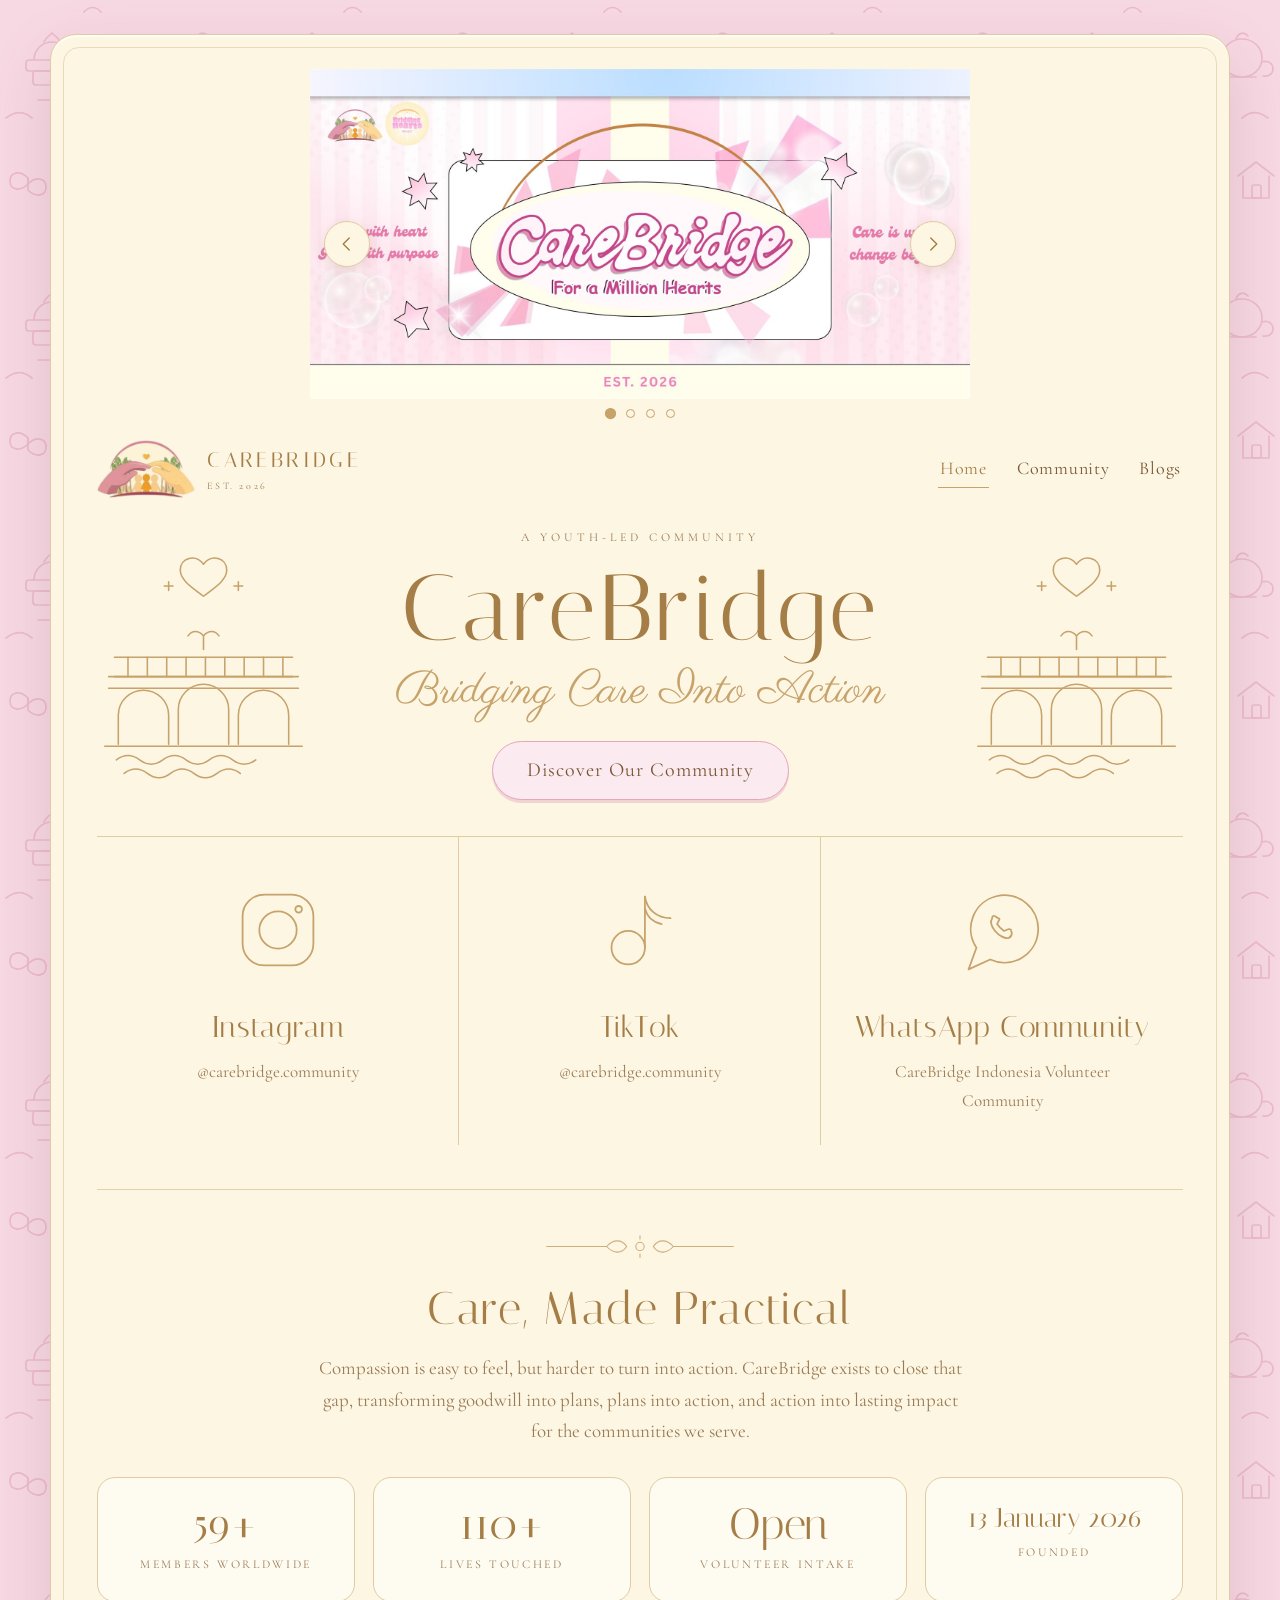
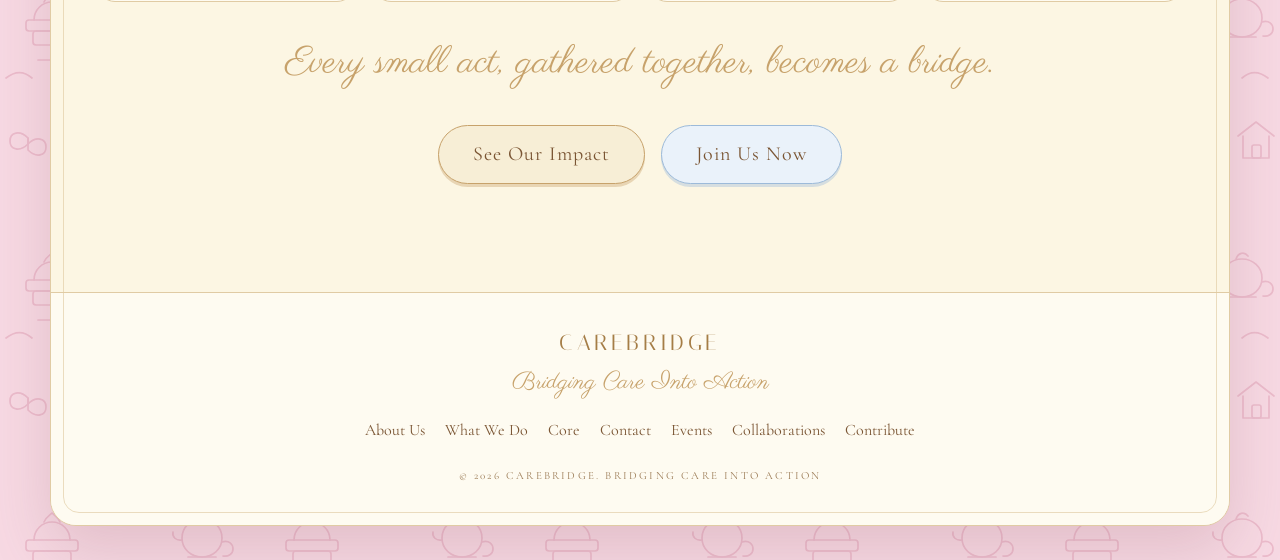
==== index.html @ 38faee7c "Move the banner above the header The banner now sits at the very top of the page, with the logo and " ====
<!DOCTYPE html>
<html lang="en">
<head>
<meta charset="utf-8">
<meta name="viewport" content="width=device-width, initial-scale=1">
<title>CareBridge — Bridging Care Into Action</title>
<meta name="description" content="CareBridge is a youth-led community bridging care into action — turning empathy into real, measurable good.">
<link rel="preconnect" href="https://fonts.googleapis.com">
<link rel="preconnect" href="https://fonts.gstatic.com" crossorigin>
<link href="https://fonts.googleapis.com/css2?family=Cormorant+Garamond:ital,wght@0,400;0,500;0,600;1,400&family=Italiana&family=Parisienne&display=swap" rel="stylesheet">
<link rel="stylesheet" href="assets/styles.css">
<link rel="icon" href="assets/favicon.png" type="image/png">
</head>
<body>

<div id="loader" aria-hidden="true">
  <div class="load-card">
    <img class="load-mark" src="assets/logo-mark.png" alt="">
    <div class="load-pill"><span class="load-spin"></span>Please Wait a Moment</div>
    <div class="load-word">CareBridge</div>
    <div class="load-script">Bridging Care Into Action</div>
    <div class="load-bar"><span></span></div>
    <div class="load-foot">Loading &middot; Est. 2026</div>
  </div>
</div>

<div class="shell">
  <div class="inner">

    <!-- ===== Banner =====
         EDIT ME: swap these three images for the CB WEBSITE BANNER artwork.
         Add or remove <figure> blocks freely; the dots follow automatically. -->
    <section class="banner" data-carousel data-autoplay="5000"
             aria-roledescription="carousel" aria-label="CareBridge highlights">

      <button class="car-btn prev" type="button" aria-label="Previous slide">
        <svg viewBox="0 0 24 24" fill="none" stroke="#A57D46" stroke-width="1.8" stroke-linecap="round" stroke-linejoin="round" aria-hidden="true"><path d="M15 4 7 12l8 8"/></svg>
      </button>

      <div class="car-track" tabindex="0" aria-live="polite">
        <figure>
          <img src="assets/banner-01.jpg" width="1800" height="900"
               alt="CareBridge — For a Million Hearts. Give with heart, grow with purpose. Care is where change begins. Est. 2026">
        </figure>
        <figure>
          <img src="assets/banner-02.jpg" width="1800" height="900" loading="lazy"
               alt="Meet the future leaders: Austin Xavier Ratiawan, Mikayla Rizka Sumantri, Aris Singh, Aurelia Dafina Cyrilla, Kayth Roselyn Wanly and Katelyn Michie Tje">
        </figure>
        <figure>
          <img src="assets/banner-03.jpg" width="1800" height="900" loading="lazy"
               alt="Learn, serve, lead — From Palembang, for Tomorrow. CareBridge volunteers holding the Bridging Hearts Project banner">
        </figure>
        <figure>
          <img src="assets/banner-04.jpg" width="1800" height="900" loading="lazy"
               alt="Too young to make a difference? Think again. Join us in bridging care into action">
        </figure>
      </div>

      <button class="car-btn next" type="button" aria-label="Next slide">
        <svg viewBox="0 0 24 24" fill="none" stroke="#A57D46" stroke-width="1.8" stroke-linecap="round" stroke-linejoin="round" aria-hidden="true"><path d="M9 4l8 8-8 8"/></svg>
      </button>

      <div class="car-dots"></div>

    </section>

    <!-- ===== Top bar ===== -->
    <header class="topbar">
      <a class="brandmark" href="index.html">
        <img class="seal" src="assets/logo-mark.png" alt="CareBridge logo">
        <span>
          <b>CareBridge</b>
          <small>Est. 2026</small>
        </span>
      </a>

      <nav class="mainnav">
        <a href="index.html" aria-current="page">Home</a>
        <a href="community.html">Community</a>
        <a href="blogs.html">Blogs</a>
      </nav>
    </header>

    <!-- ===== Hero ===== -->
    <section class="hero">
      <div class="hero-art" aria-hidden="true">
        <svg viewBox="0 0 220 250">
          <g fill="none" stroke="#C7A26B" stroke-width="1.6" stroke-linecap="round" stroke-linejoin="round">
            <path d="M110 22c-8-11-24-7-24 6 0 11 14 19 24 27 10-8 24-16 24-27 0-13-16-17-24-6z"/>
            <path d="M74 40v9M69.5 44.5h9M146 40v9M141.5 44.5h9"/>
            <path d="M18 118h184M18 138h184"/>
            <path d="M32 118v20M52 118v20M72 118v20M92 118v20M112 118v20M132 118v20M152 118v20M172 118v20M192 118v20"/>
            <path d="M12 138h196M12 150h196"/>
            <path d="M22 208v-30a26 26 0 0 1 52 0v30"/>
            <path d="M84 208v-36a26 26 0 0 1 52 0v36"/>
            <path d="M146 208v-30a26 26 0 0 1 52 0v30"/>
            <path d="M8 210h204"/>
            <path d="M20 224c8-6 16-6 24 0s16 6 24 0 16-6 24 0 16 6 24 0 16-6 24 0 16 6 24 0"/>
            <path d="M28 238c8-6 16-6 24 0s16 6 24 0 16-6 24 0 16 6 24 0 16-6 24 0"/>
            <path d="M110 96c-5-6-12-6-16 0M110 96c5-6 12-6 16 0M110 96v14"/>
          </g>
        </svg>
      </div>

      <div>
        <p class="kicker">A Youth-Led Community</p>
        <h1 class="wordmark">CareBridge</h1>
        <p class="tagline">Bridging Care Into Action</p>
        <div class="btn-row">
          <a class="btn" href="community.html">Discover Our Community</a>
        </div>
      </div>

      <div class="hero-art" aria-hidden="true">
        <svg viewBox="0 0 220 250">
          <g fill="none" stroke="#C7A26B" stroke-width="1.6" stroke-linecap="round" stroke-linejoin="round">
            <path d="M110 22c-8-11-24-7-24 6 0 11 14 19 24 27 10-8 24-16 24-27 0-13-16-17-24-6z"/>
            <path d="M74 40v9M69.5 44.5h9M146 40v9M141.5 44.5h9"/>
            <path d="M18 118h184M18 138h184"/>
            <path d="M32 118v20M52 118v20M72 118v20M92 118v20M112 118v20M132 118v20M152 118v20M172 118v20M192 118v20"/>
            <path d="M12 138h196M12 150h196"/>
            <path d="M22 208v-30a26 26 0 0 1 52 0v30"/>
            <path d="M84 208v-36a26 26 0 0 1 52 0v36"/>
            <path d="M146 208v-30a26 26 0 0 1 52 0v30"/>
            <path d="M8 210h204"/>
            <path d="M20 224c8-6 16-6 24 0s16 6 24 0 16-6 24 0 16 6 24 0 16-6 24 0 16 6 24 0"/>
            <path d="M28 238c8-6 16-6 24 0s16 6 24 0 16-6 24 0 16 6 24 0 16-6 24 0"/>
            <path d="M110 96c-5-6-12-6-16 0M110 96c5-6 12-6 16 0M110 96v14"/>
          </g>
        </svg>
      </div>
    </section>

    <!-- ===== Socials ===== -->
    <section class="trio">
      <a href="https://www.instagram.com/carebridge.community" target="_blank" rel="noopener">
        <svg viewBox="0 0 120 120" aria-hidden="true">
          <g fill="none" stroke="#C7A26B" stroke-width="1.8" stroke-linecap="round" stroke-linejoin="round">
            <rect x="24" y="24" width="72" height="72" rx="22"/>
            <circle cx="60" cy="60" r="19"/>
            <circle cx="81" cy="39" r="3.4"/>
          </g>
        </svg>
        <h3>Instagram</h3>
        <p>@carebridge.community</p>
      </a>

      <a href="https://www.tiktok.com/@carebridge.community" target="_blank" rel="noopener">
        <svg viewBox="0 0 120 120" aria-hidden="true">
          <g fill="none" stroke="#C7A26B" stroke-width="1.8" stroke-linecap="round" stroke-linejoin="round">
            <path d="M65 26v52"/>
            <path d="M65 26c2 13 12 22 26 22"/>
            <path d="M65 38c2 8 8 14 17 16"/>
            <circle cx="48" cy="78" r="17"/>
          </g>
        </svg>
        <h3>TikTok</h3>
        <p>@carebridge.community</p>
      </a>

      <a href="https://chat.whatsapp.com/IXKgOZsEdRlBUrKvpk92QL" target="_blank" rel="noopener">
        <svg viewBox="0 0 120 120" aria-hidden="true">
          <g fill="none" stroke="#C7A26B" stroke-width="1.8" stroke-linecap="round" stroke-linejoin="round">
            <path d="M26 100l8-22a34.3 34.3 0 1 1 14 12z"/>
            <path d="M50 48c-2 3-1 8 3 13s10 8 14 7c2-1 3-3 3-5l-1-3c0-1-1-1-2-1l-5 2c-3-2-5-4-7-7l2-4c1-1 0-2-1-2l-3-2c-2-1-3 0-3 2z"/>
          </g>
        </svg>
        <h3>WhatsApp Community</h3>
        <p>CareBridge Indonesia Volunteer Community</p>
      </a>
    </section>

    <hr class="rule">

    <!-- ===== Invitation ===== -->
    <section class="section-head">
      <svg class="ornament" viewBox="0 0 240 30" aria-hidden="true">
        <g fill="none" stroke="#C7A26B" stroke-width="1.3" stroke-linecap="round">
          <path d="M8 15h72M232 15h-72"/>
          <path d="M80 15c8-9 18-9 24 0-6 9-16 9-24 0z"/>
          <path d="M160 15c-8-9-18-9-24 0 6 9 16 9 24 0z"/>
          <circle cx="120" cy="15" r="5"/>
          <path d="M120 6V2M120 24v4"/>
        </g>
      </svg>
      <h2>Care, Made Practical</h2>
      <p>Compassion is easy to feel, but harder to turn into action. CareBridge exists to
         close that gap, transforming goodwill into plans, plans into action, and action
         into lasting impact for the communities we serve.</p>
    </section>

    <div class="stats">
      <div class="stat"><b data-count="80" data-suffix="+">80+</b><span>Members Worldwide</span></div>
      <div class="stat"><b data-count="150" data-suffix="+">150+</b><span>Lives Touched</span></div>
      <div class="stat"><b>Open</b><span>Volunteer Intake</span></div>
      <div class="stat"><b class="sm">13 January 2026</b><span>Founded</span></div>
    </div>

    <p class="pull">Every small act, gathered together, becomes a bridge.</p>

    <div class="btn-row">
      <a class="btn gold" href="what-we-do.html">See Our Impact</a>
      <a class="btn blue" href="events.html">Join Us Now</a>
    </div>

  </div>

  <footer class="foot">
    <div class="fmark">CAREBRIDGE</div>
    <div class="fscript">Bridging Care Into Action</div>
    <nav>
      <a href="about.html">About Us</a>
      <a href="what-we-do.html">What We Do</a>
      <a href="core.html">Core</a>
      <a href="contact.html">Contact</a>
      <a href="events.html">Events</a>
      <a href="collaborations.html">Collaborations</a>
      <a href="contribute.html">Contribute</a>
    </nav>
    <small>&copy; 2026 CareBridge. Bridging Care Into Action</small>
  </footer>
</div>

<script src="assets/count.js" defer></script>
<script src="assets/carousel.js" defer></script>

<script>
(function () {
  var el = document.getElementById('loader');
  if (!el) return;

  // Only show it on the first visit of a browsing session.
  var seen = false;
  try { seen = sessionStorage.getItem('cb-seen-loader') === '1'; } catch (e) {}
  if (seen) { if (el.parentNode) el.parentNode.removeChild(el); return; }

  var start = Date.now();

  function finish() {
    var wait = Math.max(0, 3000 - (Date.now() - start));
    setTimeout(function () {
      el.className = 'done';
      try { sessionStorage.setItem('cb-seen-loader', '1'); } catch (e) {}
      setTimeout(function () { if (el.parentNode) el.parentNode.removeChild(el); }, 700);
    }, wait);
  }

  if (document.readyState === 'complete') finish();
  else window.addEventListener('load', finish);
})();
</script>

</body>
</html>
---- assets/styles.css ----
/* ============================================================
   CareBridge — Bridging Care Into Action
   Soft vintage / storybook design system
   ============================================================ */

:root{
  --cream:      #FCF6E3;
  --cream-2:    #FEFBF1;
  --cream-3:    #F7EED6;
  --gold:       #C7A26B;
  --gold-soft:  #E0CBA4;
  --gold-deep:  #A57D46;
  --ink:        #7A5533;
  --ink-2:      #9A7A54;
  --pink:       #F6D6E0;
  --pink-2:     #FBEAF0;
  --pink-deep:  #E6A6BF;
  --blue:       #C9DAEE;
  --blue-deep:  #9CBAD9;

  --display:"Italiana", "Cormorant Garamond", Georgia, serif;
  --serif:  "Cormorant Garamond", "Iowan Old Style", Georgia, serif;
  --script: "Parisienne", "Snell Roundhand", cursive;

  --maxw: 1180px;
  --radius: 26px;
}

*{ box-sizing:border-box; }
html{ scroll-behavior:smooth; }

/* width/height attributes on <img> are presentational hints, so without
   this a sized image ignores its aspect-ratio and stays 900-odd px tall. */
img{ max-width:100%; height:auto; }

body{
  margin:0;
  min-height:100vh;
  color:var(--ink);
  font-family:var(--serif);
  font-size:19px;
  line-height:1.65;
  background-color:#F7D9E3;
  background-image:url("pattern.svg");
  background-size:260px 260px;
}

/* ---------- Loading screen ---------- */
#loader{
  position:fixed; inset:0; z-index:999;
  display:flex; align-items:center; justify-content:center;
  background-color:#F7D9E3;
  background-image:url("pattern.svg");
  background-size:260px 260px;
  /* Fallback: self-dismisses even if the script never runs. */
  animation:loaderFallback 0s linear 5.5s forwards;
}
#loader.done{
  opacity:0; visibility:hidden;
  transition:opacity .6s ease, visibility 0s .6s;
}
@keyframes loaderFallback{ to{ opacity:0; visibility:hidden; } }

.load-card{
  width:min(86vw, 420px);
  background:var(--cream);
  border:1px solid var(--gold-soft);
  border-radius:26px;
  box-shadow:0 24px 60px rgba(150,95,110,.24);
  padding:36px 30px 30px;
  text-align:center;
  position:relative;
}
.load-card::after{
  content:""; position:absolute; inset:9px;
  border:1px solid var(--gold-soft); border-radius:18px;
  opacity:.6; pointer-events:none;
}
.load-mark{ width:92px; height:auto; display:block; margin:0 auto 14px; }
.load-pill{
  display:inline-flex; align-items:center; gap:9px;
  border:1px solid var(--gold-soft); border-radius:999px;
  padding:6px 16px; margin-bottom:16px;
  font-size:11px; letter-spacing:.22em; text-transform:uppercase;
  color:var(--ink-2);
}
.load-spin{
  width:11px; height:11px; border-radius:50%; flex:none;
  border:1.5px solid var(--gold-soft); border-top-color:var(--gold-deep);
  animation:loadSpin .9s linear infinite;
}
@keyframes loadSpin{ to{ transform:rotate(360deg); } }
.load-word{
  font-family:var(--display); font-weight:400;
  font-size:clamp(36px,10vw,50px); line-height:1;
  letter-spacing:.04em; color:var(--gold-deep);
}
.load-script{
  font-family:var(--script); font-size:21px;
  color:var(--gold); margin:5px 0 22px;
}
.load-bar{
  height:9px; border-radius:999px; overflow:hidden;
  border:1px solid var(--gold-soft); background:var(--cream-2);
}
.load-bar span{
  display:block; height:100%; width:4%;
  background:linear-gradient(90deg, var(--pink-deep), var(--gold));
  animation:loadFill 2.9s ease-out forwards;
}
@keyframes loadFill{ 0%{ width:4%; } 55%{ width:70%; } 100%{ width:100%; } }
.load-foot{
  font-size:10px; letter-spacing:.26em; text-transform:uppercase;
  color:var(--ink-2); margin-top:14px;
}
@media (prefers-reduced-motion: reduce){
  .load-spin{ animation:none; }
  .load-bar span{ animation:none; width:100%; }
}

/* ---------- Page shell (the cream "screen") ---------- */
.shell{
  max-width:var(--maxw);
  margin:34px auto;
  background:var(--cream);
  border:1px solid var(--gold-soft);
  border-radius:var(--radius);
  box-shadow:0 24px 60px rgba(150,95,110,.22), 0 2px 0 rgba(255,255,255,.7) inset;
  overflow:hidden;
  position:relative;
}
.shell::after{
  content:"";
  position:absolute; inset:12px;
  border:1px solid var(--gold-soft);
  border-radius:calc(var(--radius) - 10px);
  pointer-events:none;
  opacity:.65;
}

.inner{ padding:34px 46px 56px; position:relative; z-index:1; }

/* ---------- Top bar ---------- */
.topbar{
  display:flex; align-items:center; justify-content:space-between;
  gap:20px; flex-wrap:wrap;
}
.brandmark{ display:flex; align-items:center; gap:12px; text-decoration:none; color:inherit; }
.brandmark .seal{ height:58px; width:auto; flex:none; display:block; }
.brandmark b{
  display:block;
  font-family:var(--display); font-size:21px; letter-spacing:.16em;
  text-transform:uppercase; color:var(--gold-deep); font-weight:400;
}
.brandmark small{
  display:block; font-size:10px; letter-spacing:.26em; text-transform:uppercase;
  color:var(--ink-2);
}

nav.mainnav{ display:flex; gap:26px; flex-wrap:wrap; }
nav.mainnav a{
  font-size:18px; color:var(--ink);
  text-decoration:none; letter-spacing:.04em; padding:4px 2px;
  border-bottom:1px solid transparent; transition:.2s;
}
nav.mainnav a:hover, nav.mainnav a[aria-current="page"]{
  color:var(--gold-deep); border-bottom-color:var(--gold);
}

/* ---------- Hero ---------- */
.hero{
  display:grid; grid-template-columns:1fr minmax(300px,620px) 1fr;
  align-items:center; gap:20px;
  padding:30px 0 6px; text-align:center;
}
.hero-art{ display:flex; justify-content:center; }
.hero-art svg{ width:100%; max-width:270px; height:auto; }

h1.wordmark{
  font-family:var(--display);
  font-size:clamp(52px, 8vw, 94px);
  line-height:1;
  margin:0;
  color:var(--gold-deep);
  letter-spacing:.04em;
  font-weight:400;
}
.tagline{
  font-family:var(--script);
  font-size:clamp(28px, 4.2vw, 46px);
  color:var(--gold);
  margin:8px 0 0;
  line-height:1.2;
}
.kicker{
  font-size:12px; letter-spacing:.34em; text-transform:uppercase;
  color:var(--ink-2); margin:0 0 14px;
}

/* ---------- Buttons ---------- */
.btn{
  display:inline-block;
  font-size:20px; letter-spacing:.05em;
  color:var(--ink); text-decoration:none;
  background:var(--pink-2);
  border:1px solid var(--pink-deep);
  border-radius:999px;
  padding:12px 34px;
  box-shadow:0 3px 0 rgba(230,166,191,.45);
  transition:.22s;
}
.btn:hover{ background:var(--pink); transform:translateY(-2px); box-shadow:0 6px 0 rgba(230,166,191,.4); }
.btn.gold{ background:var(--cream-3); border-color:var(--gold); box-shadow:0 3px 0 rgba(199,162,107,.4); }
.btn.gold:hover{ background:var(--gold-soft); }
.btn.blue{ background:#EAF2FA; border-color:var(--blue-deep); box-shadow:0 3px 0 rgba(156,186,217,.4); }
.btn.blue:hover{ background:var(--blue); }
.btn-row{ display:flex; gap:16px; flex-wrap:wrap; justify-content:center; margin-top:22px; }

/* ---------- Rules & section heads ---------- */
.rule{ border:0; height:1px; background:var(--gold-soft); margin:44px 0; opacity:.9; }
.ornament{ display:block; margin:0 auto; width:200px; height:auto; opacity:.85; }
.section-head{ text-align:center; margin:0 0 8px; }
.section-head h2{
  font-family:var(--display); font-weight:400;
  font-size:clamp(30px,4vw,46px); color:var(--gold-deep);
  margin:12px 0 6px; letter-spacing:.03em;
}
.section-head p{ margin:0 auto; max-width:660px; color:var(--ink-2); }

/* ---------- Trio (home 3 columns) ---------- */
.trio{
  display:grid; grid-template-columns:repeat(3,1fr);
  border-top:1px solid var(--gold-soft);
  margin-top:30px;
}
.trio > a{
  text-decoration:none; color:inherit;
  padding:34px 26px 30px; text-align:center;
  border-right:1px solid var(--gold-soft);
  transition:.25s; display:flex; flex-direction:column; align-items:center; gap:6px;
}
.trio > a:last-child{ border-right:0; }
.trio > a:hover{ background:var(--cream-2); }
.trio svg{ width:118px; height:118px; }
.trio h3{
  font-family:var(--display); font-weight:400; font-size:30px;
  color:var(--gold-deep); margin:8px 0 0; letter-spacing:.02em;
}
.trio p{ margin:0; font-size:17px; color:var(--ink-2); max-width:270px; }

/* ---------- Card grid ---------- */
.grid{
  display:grid; gap:22px;
  grid-template-columns:repeat(auto-fit, minmax(268px,1fr));
  margin-top:30px;
}
.card{
  background:var(--cream-2);
  border:1px solid var(--gold-soft);
  border-radius:20px;
  padding:28px 26px;
  text-decoration:none; color:inherit;
  display:flex; flex-direction:column; gap:8px;
  transition:.25s;
}
a.card:hover{ transform:translateY(-4px); box-shadow:0 14px 28px rgba(160,120,90,.16); border-color:var(--gold); }
.card .num{ font-size:12px; letter-spacing:.3em; text-transform:uppercase; color:var(--gold); }
.card h3{
  font-family:var(--display); font-weight:400; font-size:28px;
  margin:0; color:var(--gold-deep); letter-spacing:.02em;
}
.card p{ margin:0; font-size:17px; color:var(--ink-2); }
.card .go{
  margin-top:auto; padding-top:14px;
  font-size:14px; letter-spacing:.18em;
  text-transform:uppercase; color:var(--pink-deep);
}
.card svg{ width:72px; height:72px; }

/* ---------- Prose ---------- */
.prose{ max-width:760px; margin:0 auto; }
.prose h3{
  font-family:var(--display); font-weight:400; font-size:30px;
  color:var(--gold-deep); margin:36px 0 8px; letter-spacing:.02em;
}
.prose p{ margin:0 0 16px; }
.prose ul{ padding-left:22px; margin:0 0 18px; }
.prose li{ margin:0 0 8px; }
.pull{
  font-family:var(--script); font-size:clamp(26px,3.4vw,38px);
  color:var(--gold); text-align:center; line-height:1.35;
  margin:36px auto; max-width:720px;
}

/* ---------- Stats ---------- */
.stats{
  display:grid; grid-template-columns:repeat(auto-fit,minmax(180px,1fr));
  gap:18px; margin:30px 0 10px;
}
.stat{
  text-align:center; padding:24px 14px;
  border:1px solid var(--gold-soft); border-radius:18px; background:var(--cream-2);
}
.stat b{
  display:block; font-family:var(--display); font-weight:400;
  font-size:44px; color:var(--gold-deep); line-height:1;
  font-variant-numeric:tabular-nums;
}
.stat b.sm{ font-size:27px; line-height:1.2; }
.stat span{ font-size:12px; letter-spacing:.22em; text-transform:uppercase; color:var(--ink-2); }

/* ---------- People ---------- */
.people{ display:grid; grid-template-columns:repeat(auto-fit,minmax(230px,1fr)); gap:22px; margin-top:30px; }
.person{
  text-align:center; background:var(--cream-2);
  border:1px solid var(--gold-soft); border-radius:20px; padding:30px 20px;
}
.avatar{
  width:104px; height:104px; margin:0 auto 14px; border-radius:50%;
  background:var(--pink-2); border:1px solid var(--pink-deep);
  display:flex; align-items:center; justify-content:center;
  font-family:var(--display); font-size:36px; color:var(--gold-deep);
  overflow:hidden;
}
.avatar img{ width:100%; height:100%; object-fit:cover; display:block; }
a.avatar{ text-decoration:none; transition:.22s; }
a.avatar:hover, a.avatar:focus-visible{
  transform:scale(1.06);
  box-shadow:0 8px 20px rgba(160,120,90,.28);
}
a.avatar:focus-visible{ outline:2px solid var(--gold); outline-offset:3px; }
.person.blue .avatar{ background:#EAF2FA; border-color:var(--blue-deep); }
.person h3{ font-family:var(--display); font-weight:400; font-size:26px; margin:0; color:var(--gold-deep); }
.person .role{ font-size:12px; letter-spacing:.24em; text-transform:uppercase; color:var(--ink-2); margin:4px 0 10px; }
.person p{ margin:0; font-size:16px; color:var(--ink-2); }

/* ---------- Archive carousel (BHP gallery) ---------- */
.carousel{ position:relative; margin-top:30px; }
.car-track{
  position:relative;
  display:flex; gap:22px;
  overflow-x:auto; overscroll-behavior-x:contain;
  scroll-snap-type:x mandatory; scroll-behavior:smooth;
  -webkit-overflow-scrolling:touch;
  scrollbar-width:none;
}
.car-track::-webkit-scrollbar{ display:none; }
.car-track:focus-visible{ outline:2px solid var(--gold); outline-offset:6px; border-radius:22px; }
.slide{ flex:0 0 100%; scroll-snap-align:center; }

.car-btn{
  position:absolute; top:34%; transform:translateY(-50%);
  width:46px; height:46px; border-radius:50%; padding:0;
  background:var(--cream); border:1px solid var(--gold-soft);
  cursor:pointer; z-index:2;
  display:flex; align-items:center; justify-content:center;
  box-shadow:0 4px 14px rgba(160,120,90,.2);
  transition:.2s;
}
.car-btn svg{ width:18px; height:18px; }
.car-btn:hover{ background:var(--pink-2); border-color:var(--pink-deep); }
.car-btn:disabled{ opacity:.3; cursor:default; box-shadow:none; }
.car-btn.prev{ left:-16px; }
.car-btn.next{ right:-16px; }

.car-dots{ display:flex; gap:11px; justify-content:center; margin-top:20px; }
.car-dots button{
  width:9px; height:9px; padding:0; border-radius:50%;
  border:1px solid var(--gold); background:transparent;
  cursor:pointer; transition:.2s;
}
.car-dots button[aria-selected="true"]{ background:var(--gold); transform:scale(1.25); }

.arch{
  background:var(--cream-2);
  border:1px solid var(--gold-soft);
  border-radius:20px; overflow:hidden;
  display:flex; flex-direction:column;
}
.arch img{
  width:100%; aspect-ratio:16/10; object-fit:cover; display:block;
  border-bottom:1px solid var(--gold-soft);
}
.arch-body{ padding:22px 24px 26px; display:flex; flex-direction:column; gap:8px; }
.arch h3{
  font-family:var(--display); font-weight:400; font-size:25px;
  margin:0; color:var(--gold-deep); letter-spacing:.02em;
}
.arch p{ margin:0; font-size:16px; color:var(--ink-2); }

/* ---------- Events ---------- */
.event{
  display:flex; flex-direction:column; align-items:flex-start; gap:11px;
  border:1px solid var(--gold-soft); border-radius:20px;
  background:var(--cream-2); padding:26px 28px; margin-bottom:18px;
}
.event h3{
  font-family:var(--display); font-weight:400; font-size:28px;
  margin:0; color:var(--gold-deep); letter-spacing:.02em; line-height:1.15;
}
.event .tag{ margin-bottom:0; }
.event p{ margin:0; color:var(--ink-2); font-size:17px; }
.tag{
  display:inline-block; font-size:11px;
  letter-spacing:.2em; text-transform:uppercase;
  border:1px solid var(--gold-soft); border-radius:999px;
  padding:3px 12px; color:var(--ink-2); margin-bottom:8px;
}

/* ---------- Home hero banner ---------- */
.banner{ position:relative; margin:0 auto 22px; max-width:660px; }
.banner .car-track{
  display:flex; gap:0; overflow-x:auto;
  scroll-snap-type:x mandatory; scroll-behavior:smooth;
  -webkit-overflow-scrolling:touch; overscroll-behavior-x:contain;
  scrollbar-width:none;
  border:0; border-radius:0;
}
.banner .car-track::-webkit-scrollbar{ display:none; }
.banner .car-track:focus-visible{ outline:2px solid var(--gold); outline-offset:4px; }
.banner figure{ flex:0 0 100%; scroll-snap-align:center; margin:0; }
.banner img{
  width:100%; height:auto; aspect-ratio:2/1; object-fit:cover; display:block;
}
.banner .car-btn{ top:50%; }
.banner .car-btn.prev{ left:14px; }
.banner .car-btn.next{ right:14px; }
.banner .car-dots{ margin-top:10px; }

/* ---------- UN SDG blocks ---------- */
.sdg{
  display:grid; gap:22px;
  grid-template-columns:repeat(auto-fit, minmax(290px,1fr));
  margin-top:28px;
}
.sdg-item{
  background:var(--cream-2); border:1px solid var(--gold-soft);
  border-radius:20px; padding:24px 22px;
  display:flex; flex-direction:column; gap:12px;
}
.sdg-item h4{
  font-family:var(--display); font-weight:400; font-size:27px;
  color:var(--gold-deep); margin:0; letter-spacing:.02em; line-height:1.2;
}
.video-slot{
  aspect-ratio:16/9; margin-top:2px;
  border:1px dashed var(--gold-soft); border-radius:14px;
  background:var(--cream);
  display:flex; flex-direction:column; align-items:center; justify-content:center; gap:11px;
}
.video-slot svg{ width:46px; height:46px; }
.video-slot span{
  font-size:11px; letter-spacing:.22em; text-transform:uppercase; color:var(--ink-2);
}

/* ---------- Blog index (newspaper listing) ---------- */
.post-list{
  max-width:820px; margin:30px auto 0;
  border-top:1px solid var(--gold-soft);
}
.post-list a{
  display:grid; grid-template-columns:230px minmax(0,1fr);
  gap:26px; align-items:center;
  text-decoration:none; color:inherit;
  padding:24px 6px; border-bottom:1px solid var(--gold-soft);
  transition:.2s;
}
.post-list a:hover{ background:var(--cream-2); }
.post-list img{
  width:100%;
  border-radius:14px; border:1px solid var(--gold-soft); display:block;
}
.post-list .lead{ font-size:17px; color:var(--ink-2); margin:9px 0 0; }
.post-list .date{
  display:block; margin-bottom:9px;
  font-size:12px; letter-spacing:.24em; text-transform:uppercase; color:var(--ink-2);
}
.post-list h3{
  font-family:var(--display); font-weight:400;
  font-size:clamp(23px,3.1vw,31px); line-height:1.22;
  color:var(--gold-deep); margin:0; letter-spacing:.02em;
}
.post-list a:hover h3{ color:var(--ink); }

/* ---------- Blog post (newspaper article) ---------- */
.masthead{
  border-top:3px double var(--gold);
  border-bottom:1px solid var(--gold-soft);
  margin-top:28px; padding:11px 2px;
  display:flex; justify-content:space-between; flex-wrap:wrap; gap:8px;
  font-size:11px; letter-spacing:.26em; text-transform:uppercase; color:var(--ink-2);
}
.headline{
  font-family:var(--display); font-weight:400;
  font-size:clamp(34px,5.6vw,60px); line-height:1.08;
  color:var(--gold-deep); text-align:center;
  margin:30px auto 0; max-width:900px; letter-spacing:.01em;
}
.dateline{
  max-width:520px; margin:20px auto 0; padding:10px 0;
  text-align:center;
  border-top:1px solid var(--gold-soft); border-bottom:1px solid var(--gold-soft);
  font-size:11px; letter-spacing:.26em; text-transform:uppercase; color:var(--ink-2);
}
.post-cover{
  width:100%; aspect-ratio:16/9; object-fit:cover;
  border-radius:18px; border:1px solid var(--gold-soft);
  display:block; margin-top:26px;
}
.caption{
  text-align:center; margin:11px 0 0;
  font-size:12px; letter-spacing:.14em; text-transform:uppercase; color:var(--ink-2);
}
.article{ max-width:980px; margin:30px auto 0; }
.article h3{
  font-family:var(--display); font-weight:400; font-size:25px;
  color:var(--gold-deep); margin:24px 0 8px; letter-spacing:.02em;
}
.article h3:first-child{ margin-top:0; }
.article p{ margin:0 0 15px; text-align:justify; }
.standfirst{
  text-align:center; max-width:700px; margin:16px auto 0;
  font-size:19px; font-style:italic; color:var(--ink-2); line-height:1.5;
}
.article .gallery{
  column-span:all;
  display:grid; grid-template-columns:repeat(3,1fr); gap:18px;
  margin:16px 0 24px;
}
.article .gallery figure{ margin:0; }
.article figure{ margin:4px 0 20px; break-inside:avoid; }
.article figure img{
  width:100%;
  border-radius:14px; border:1px solid var(--gold-soft); display:block;
}
.article figcaption{
  margin-top:9px; text-align:center;
  font-size:11px; letter-spacing:.14em; text-transform:uppercase; color:var(--ink-2);
}
.article .lede::first-letter{
  float:left; font-family:var(--display);
  font-size:62px; line-height:.82; padding:5px 9px 0 0;
  color:var(--gold-deep);
}
/* Photo spreads: the picture alternates left and right down the page */
.spread{
  display:grid; grid-template-columns:minmax(0,1fr) minmax(0,1.15fr);
  gap:34px; align-items:center;
  padding:26px 0; border-top:1px solid var(--gold-soft);
}
.spread figure{ margin:0; }
.spread.flip{ grid-template-columns:minmax(0,1.15fr) minmax(0,1fr); }
.spread.flip figure{ order:2; }
.spread.opening{ border-top:0; padding-top:10px; }
.spread .spread-body h3{ margin-top:0; }
.spread .spread-body p:last-child{ margin-bottom:0; }

@media (min-width:900px){
  .article-body{
    columns:2; column-gap:46px;
    column-rule:1px solid var(--gold-soft);
  }
  .article-body h3, .article-body p{ break-inside:avoid; }
  .article-body h3{ break-after:avoid; }
}

/* ---------- Logo wall ---------- */
.logo-wall{
  margin-top:30px;
  background:var(--cream-2);
  border:1px solid var(--gold-soft);
  border-radius:22px;
  padding:30px 28px;
  display:grid;
  grid-template-columns:repeat(4, 1fr);
  gap:22px;
  align-items:center;
}
.logo-wall img{
  width:100%; aspect-ratio:1/1; object-fit:cover;
  display:block; border-radius:50%; background:#fff;
  border:1px solid var(--gold-soft);
}

/* ---------- Donation card ---------- */
.donate{ display:flex; justify-content:center; margin-top:30px; }
.donate-card{
  width:min(100%, 460px); text-align:center; position:relative;
  background:var(--cream-2); border:1px solid var(--gold-soft);
  border-radius:22px; padding:32px 30px 30px;
}
.donate-card::after{
  content:""; position:absolute; inset:8px;
  border:1px solid var(--gold-soft); border-radius:15px;
  opacity:.55; pointer-events:none;
}
.donate-card .tag{ margin-bottom:18px; }
.acct{
  font-family:var(--display); font-weight:400;
  font-size:clamp(30px,7vw,42px); line-height:1;
  letter-spacing:.09em; color:var(--gold-deep);
  font-variant-numeric:tabular-nums;
}
.acct-name{
  font-size:12px; letter-spacing:.2em; text-transform:uppercase;
  color:var(--ink-2); margin:14px 0 22px;
}
button.btn{ font-family:var(--serif); cursor:pointer; }

/* ---------- Contact rows ---------- */
.rows{ max-width:720px; margin:28px auto 0; }
.row{
  display:flex; justify-content:space-between; align-items:baseline; gap:18px;
  padding:16px 4px; border-bottom:1px solid var(--gold-soft);
}
.row span{ font-size:12px; letter-spacing:.22em; text-transform:uppercase; color:var(--ink-2); }
.row a, .row b{
  font-family:var(--display); font-size:22px; color:var(--gold-deep);
  text-decoration:none; font-weight:400;
  text-align:right; overflow-wrap:anywhere;
}
.row a:hover{ color:var(--pink-deep); }

/* ---------- Back link ---------- */
.backlink{
  display:inline-block; margin-top:38px;
  font-size:14px; letter-spacing:.18em;
  text-transform:uppercase; color:var(--ink-2); text-decoration:none;
}
.backlink:hover{ color:var(--gold-deep); }

/* ---------- Footer ---------- */
footer.foot{
  border-top:1px solid var(--gold-soft);
  margin-top:52px; padding:32px 46px 36px;
  text-align:center; background:var(--cream-2);
}
footer.foot .fmark{ font-family:var(--display); font-size:22px; letter-spacing:.16em; color:var(--gold-deep); }
footer.foot .fscript{ font-family:var(--script); font-size:24px; color:var(--gold); margin:2px 0 14px; }
footer.foot nav{ display:flex; gap:20px; justify-content:center; flex-wrap:wrap; margin-bottom:14px; }
footer.foot nav a{ color:var(--ink); text-decoration:none; font-size:16px; }
footer.foot nav a:hover{ color:var(--gold-deep); }
footer.foot small{ font-size:11px; letter-spacing:.2em; text-transform:uppercase; color:var(--ink-2); }

/* ---------- Responsive ---------- */
@media (max-width: 900px){
  .inner{ padding:26px 24px 44px; }
  .banner{ margin:0 auto 18px; }
  .hero{ grid-template-columns:1fr; }
  .hero-art{ display:none; }
  .trio{ grid-template-columns:1fr; }
  .trio > a{ border-right:0; border-bottom:1px solid var(--gold-soft); }
  .trio > a:last-child{ border-bottom:0; }
  .event{ padding:22px 22px; }
  footer.foot{ padding:26px 24px 30px; }
  .shell{ margin:14px 10px; }
  body{ font-size:18px; }
  .topbar{ justify-content:center; text-align:center; }
  nav.mainnav{ justify-content:center; gap:18px; }
  .brandmark .seal{ height:50px; }
  .row{ flex-wrap:wrap; gap:4px 14px; }
  .row a, .row b{ font-size:19px; }
  .arch img{ aspect-ratio:4/3; }
  .car-btn{ display:none; }
  .logo-wall{ grid-template-columns:repeat(2,1fr); gap:16px; padding:22px 20px; }
  .article p{ text-align:left; }
  .article .gallery{ grid-template-columns:1fr; gap:20px; }
  .spread{ grid-template-columns:1fr; gap:18px; padding:20px 0; }
  .spread.flip figure{ order:0; }
  .post-list a{ grid-template-columns:1fr; gap:14px; }
}
@media (prefers-reduced-motion: reduce){
  *{ transition:none !important; scroll-behavior:auto !important; }
}
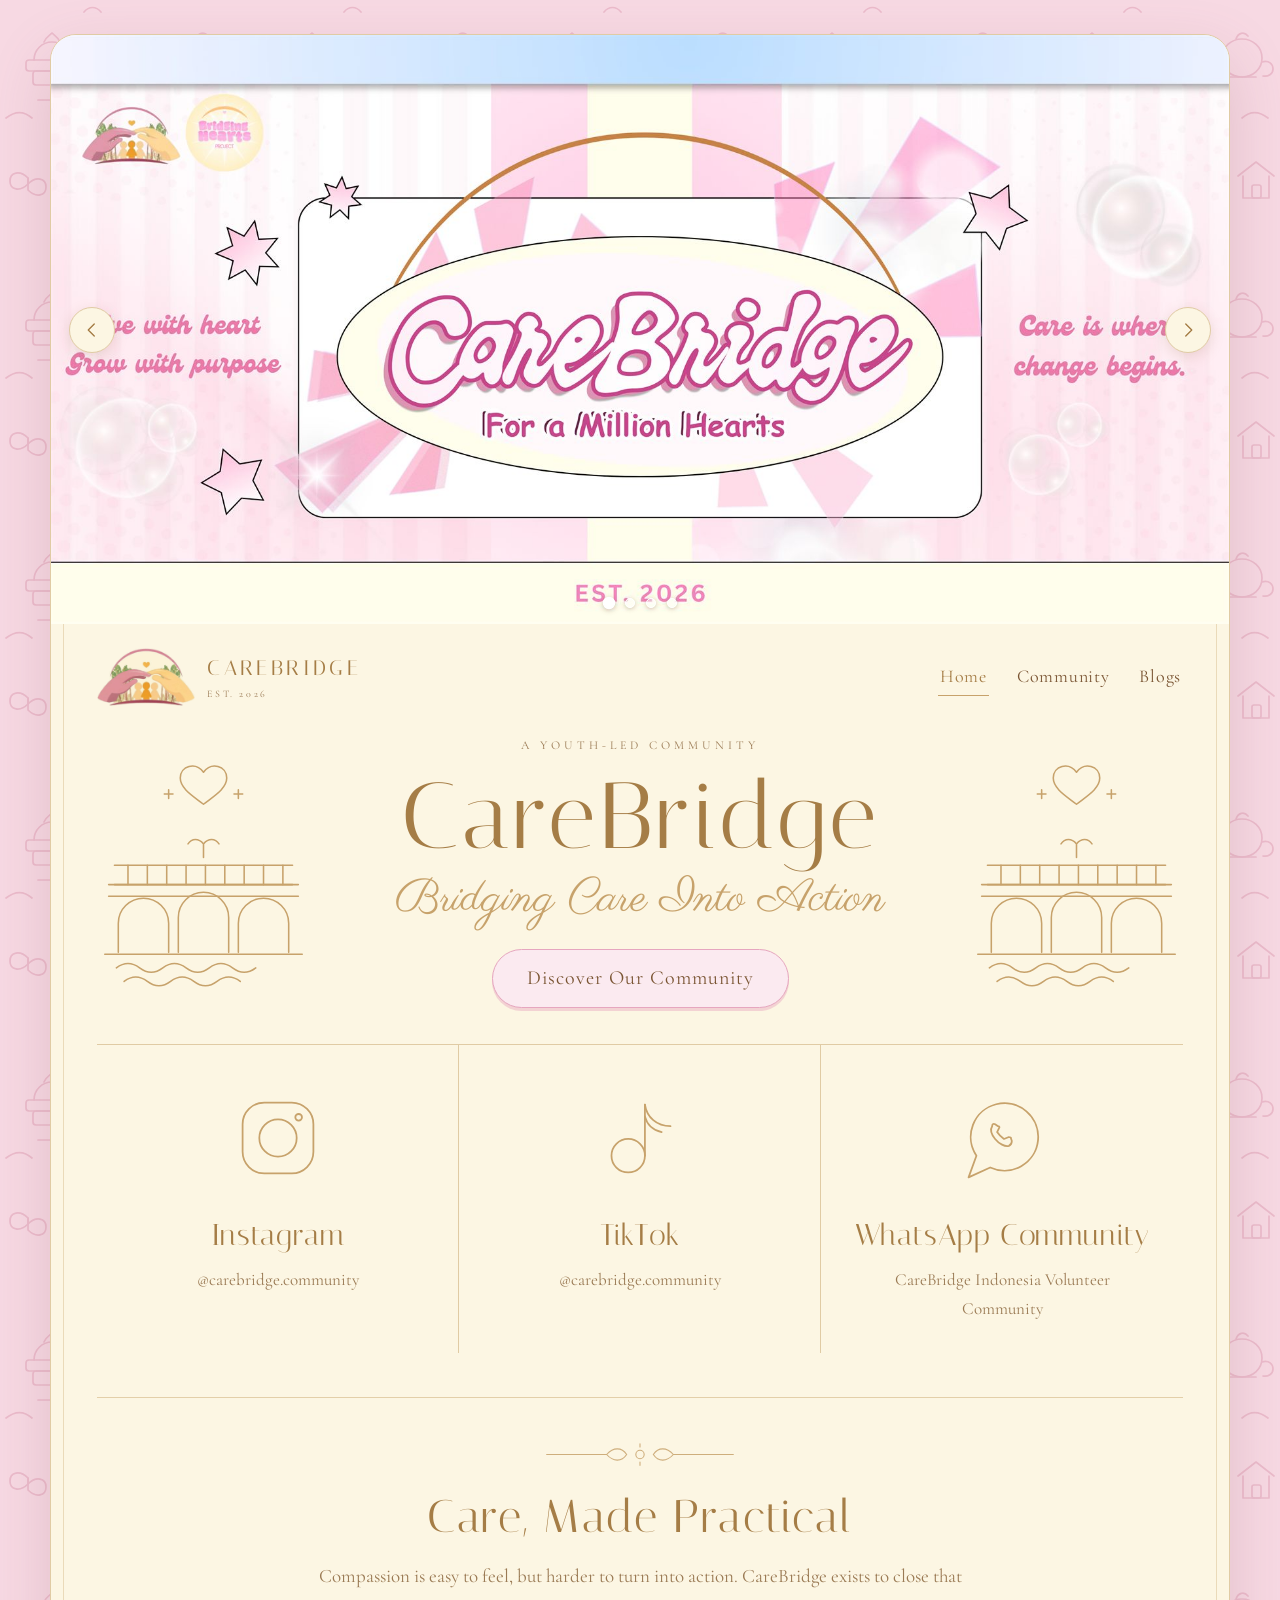
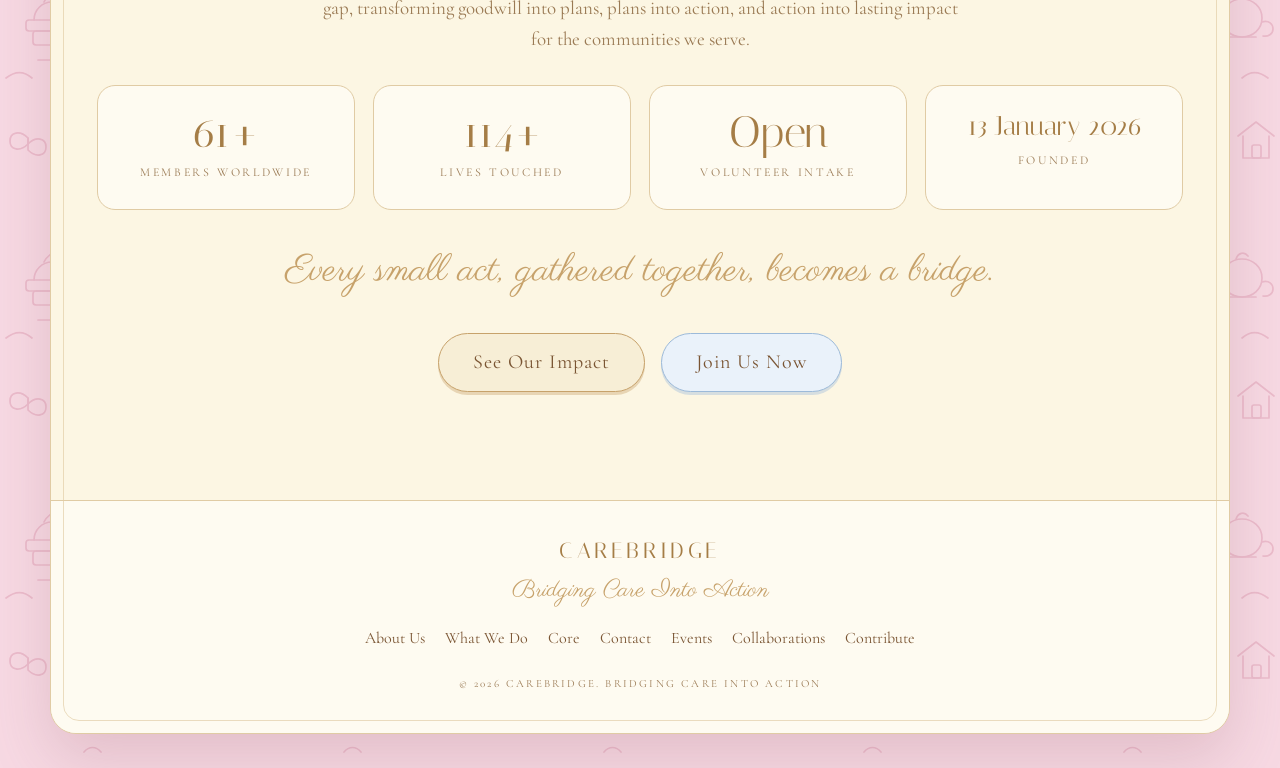
==== commit db40e49e: "Add a splash on press and firmer button feedback One delegated pointerdown handler drops a ripple wh" ====
--- a/index.html
+++ b/index.html
@@ -250,5 +250,6 @@
 })();
 </script>
 
+<script src="assets/ripple.js" defer></script>
 </body>
 </html>
--- a/assets/styles.css
+++ b/assets/styles.css
@@ -216,6 +216,30 @@
 .btn.blue:hover{ background:var(--blue); }
 .btn-row{ display:flex; gap:16px; flex-wrap:wrap; justify-content:center; margin-top:22px; }
 
+/* Pressed state: the button sinks onto its own shadow. */
+.btn:active{ transform:translateY(2px); box-shadow:0 1px 0 rgba(230,166,191,.45); }
+.btn.gold:active{ box-shadow:0 1px 0 rgba(199,162,107,.4); }
+.btn.blue:active{ box-shadow:0 1px 0 rgba(156,186,217,.4); }
+
+/* ---------- Splash on press ---------- */
+.btn, .car-btn, .copy-btn, .logo-wall a, .go{ position:relative; overflow:hidden; }
+.ripple{
+  position:absolute; border-radius:50%;
+  background:radial-gradient(circle, rgba(255,255,255,.7) 0%, rgba(230,166,191,.38) 55%, rgba(199,162,107,0) 72%);
+  transform:scale(0); opacity:.55;
+  pointer-events:none; z-index:0;
+  animation:rippleOut .62s ease-out forwards;
+}
+@keyframes rippleOut{
+  to{ transform:scale(1); opacity:0; }
+}
+
+/* Keyboard users get the same affordances as mouse users. */
+.btn:focus-visible, .car-btn:focus-visible, .card:focus-visible,
+.trio > a:focus-visible, .post-list a:focus-visible, .logo-wall a:focus-visible{
+  outline:2px solid var(--gold); outline-offset:3px;
+}
+
 /* ---------- Rules & section heads ---------- */
 .rule{ border:0; height:1px; background:var(--gold-soft); margin:44px 0; opacity:.9; }
 .ornament{ display:block; margin:0 auto; width:200px; height:auto; opacity:.85; }
@@ -407,8 +431,15 @@
   padding:3px 12px; color:var(--ink-2); margin-bottom:8px;
 }
 
-/* ---------- Home hero banner ---------- */
-.banner{ position:relative; margin:0 auto 22px; max-width:660px; }
+/* ---------- Home hero banner ----------
+   Full-bleed across the card and flush with its top edge, the way the
+   Lovepink hero spans the page. The card's own overflow:hidden rounds
+   the top corners for us. */
+.banner{
+  position:relative;
+  margin:-34px -46px 24px;
+  max-width:none;
+}
 .banner .car-track{
   display:flex; gap:0; overflow-x:auto;
   scroll-snap-type:x mandatory; scroll-behavior:smooth;
@@ -423,9 +454,19 @@
   width:100%; height:auto; aspect-ratio:2/1; object-fit:cover; display:block;
 }
 .banner .car-btn{ top:50%; }
-.banner .car-btn.prev{ left:14px; }
-.banner .car-btn.next{ right:14px; }
-.banner .car-dots{ margin-top:10px; }
+.banner .car-btn.prev{ left:18px; }
+.banner .car-btn.next{ right:18px; }
+/* Dots sit on the artwork, bottom centre */
+.banner .car-dots{
+  position:absolute; left:0; right:0; bottom:16px;
+  margin:0; z-index:2;
+}
+.banner .car-dots button{
+  width:10px; height:10px;
+  border-color:#fff; background:rgba(255,255,255,.42);
+  box-shadow:0 1px 4px rgba(120,80,60,.35);
+}
+.banner .car-dots button[aria-selected="true"]{ background:#fff; }
 
 /* ---------- UN SDG blocks ---------- */
 .sdg{
@@ -562,6 +603,35 @@
   }
   .article-body h3, .article-body p{ break-inside:avoid; }
   .article-body h3{ break-after:avoid; }
+}
+
+/* ---------- Scrolling ticker ---------- */
+.ticker{
+  position:relative; overflow:hidden;
+  margin:24px -46px 0;
+  padding:10px 0;
+  background:var(--cream-3);
+  border-top:1px solid var(--gold-soft);
+  border-bottom:1px solid var(--gold-soft);
+}
+.ticker-track{
+  display:flex; width:max-content;
+  animation:tickerRun 30s linear infinite;
+}
+.ticker-run{ display:flex; align-items:center; }
+.ticker-run span, .ticker-run i{
+  font-size:12px; letter-spacing:.34em; text-transform:uppercase;
+  color:var(--ink-2); white-space:nowrap; font-style:normal;
+  padding:0 16px;
+}
+.ticker-run i{ color:var(--gold); letter-spacing:0; padding:0 2px; }
+.ticker:hover .ticker-track{ animation-play-state:paused; }
+@keyframes tickerRun{
+  from{ transform:translateX(0); }
+  to{ transform:translateX(-50%); }
+}
+@media (prefers-reduced-motion: reduce){
+  .ticker-track{ animation:none; }
 }
 
 /* ---------- Logo wall ---------- */
@@ -645,7 +715,7 @@
 /* ---------- Responsive ---------- */
 @media (max-width: 900px){
   .inner{ padding:26px 24px 44px; }
-  .banner{ margin:0 auto 18px; }
+  .banner{ margin:-26px -24px 20px; }
   .hero{ grid-template-columns:1fr; }
   .hero-art{ display:none; }
   .trio{ grid-template-columns:1fr; }
@@ -665,9 +735,10 @@
   .logo-wall{ grid-template-columns:repeat(2,1fr); gap:16px; padding:22px 20px; }
   .article p{ text-align:left; }
   .article .gallery{ grid-template-columns:1fr; gap:20px; }
-  .spread{ grid-template-columns:1fr; gap:18px; padding:20px 0; }
+  .spread, .spread.flip{ grid-template-columns:1fr; gap:18px; padding:20px 0; }
   .spread.flip figure{ order:0; }
   .post-list a{ grid-template-columns:1fr; gap:14px; }
+  .ticker{ margin:20px -24px 0; }
 }
 @media (prefers-reduced-motion: reduce){
   *{ transition:none !important; scroll-behavior:auto !important; }
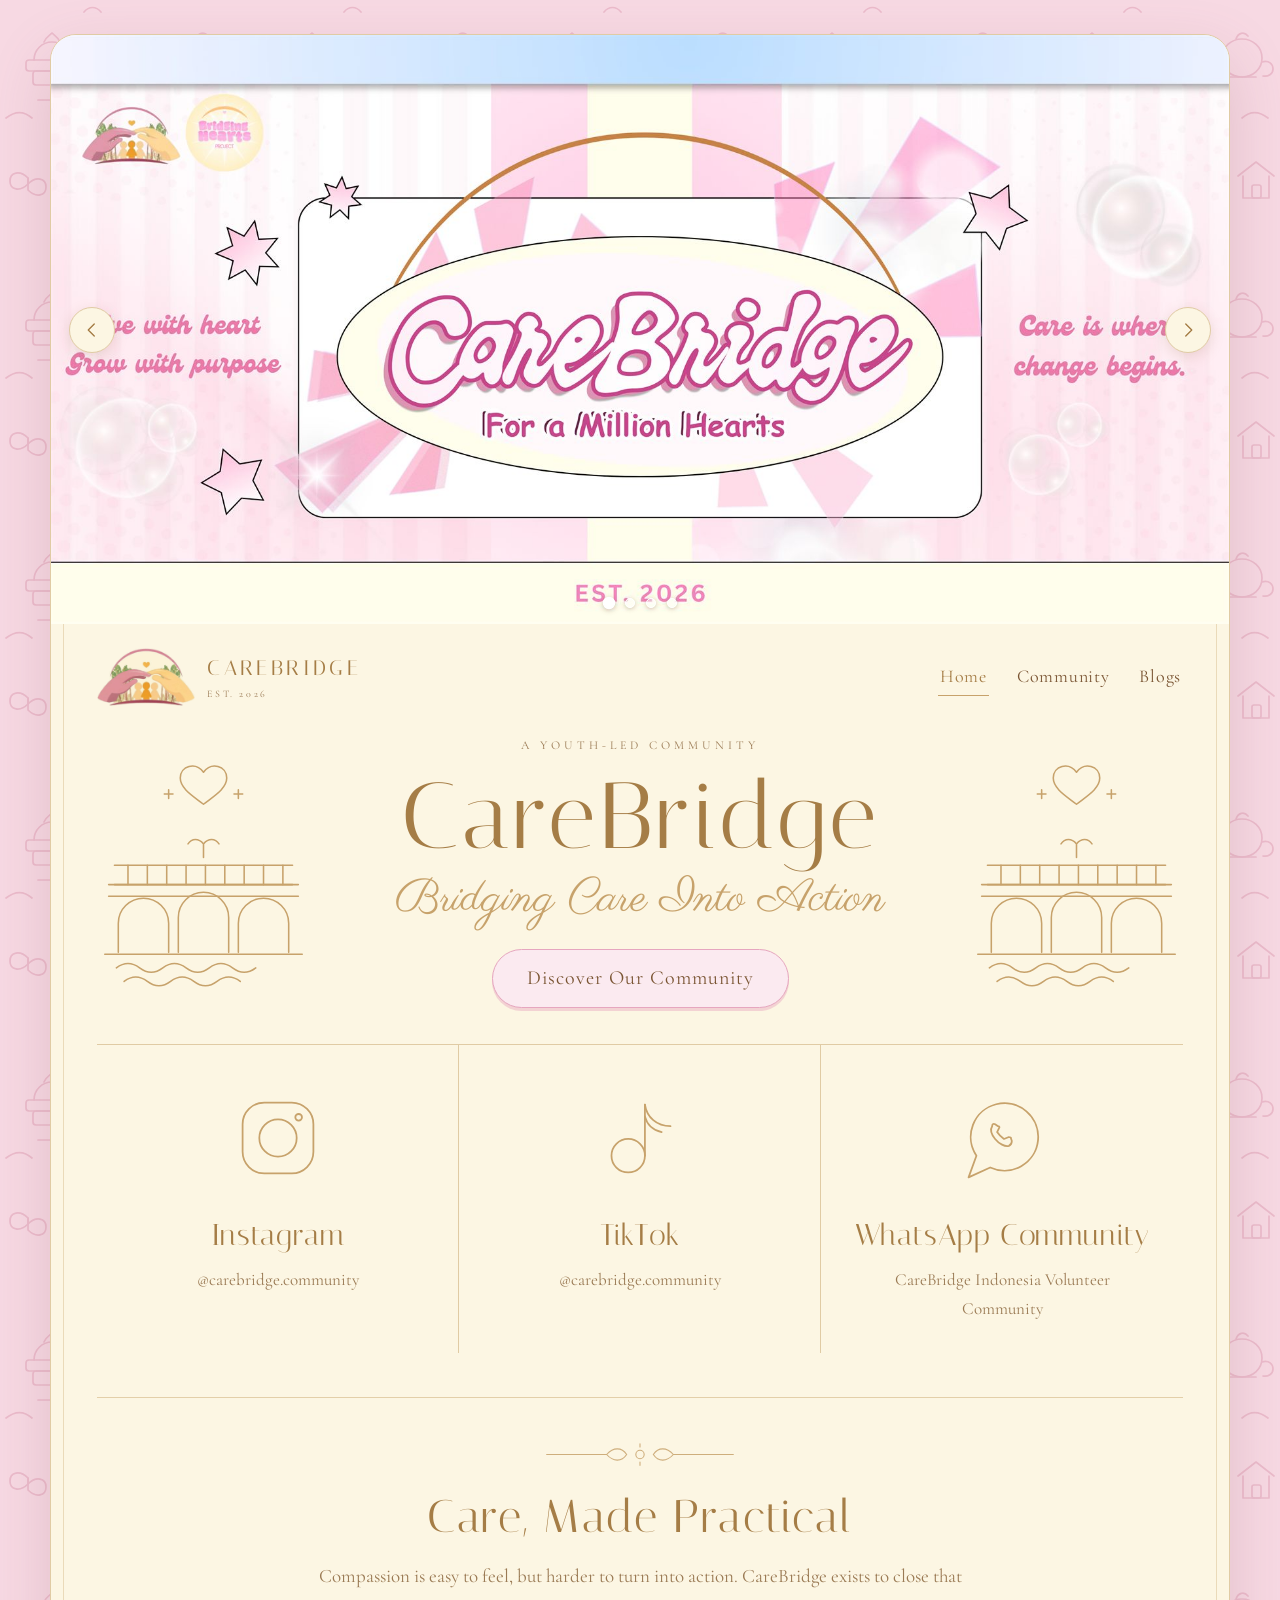
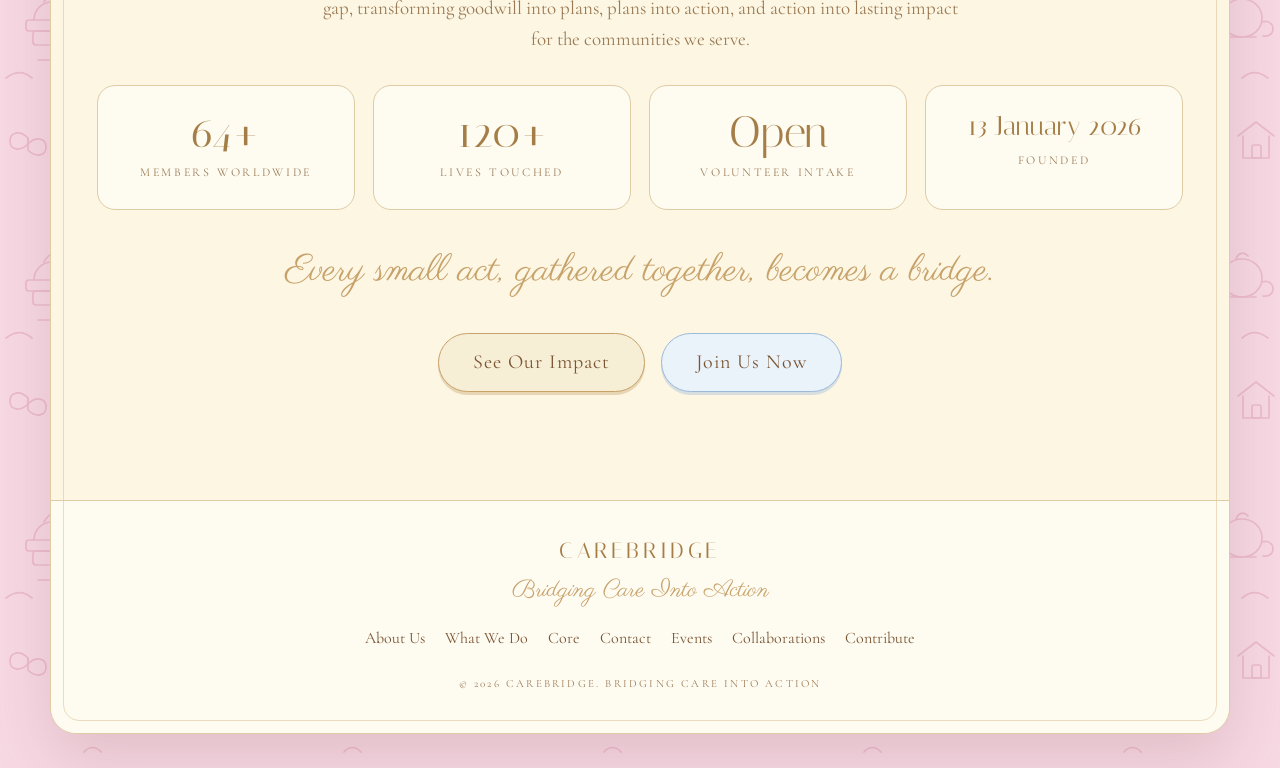
==== commit 5e9c9cf3: "Serve the pages without the .html extension Turns on Vercel's cleanUrls so /community.html is served" ====
--- a/index.html
+++ b/index.html
@@ -66,7 +66,7 @@
 
     <!-- ===== Top bar ===== -->
     <header class="topbar">
-      <a class="brandmark" href="index.html">
+      <a class="brandmark" href="/">
         <img class="seal" src="assets/logo-mark.png" alt="CareBridge logo">
         <span>
           <b>CareBridge</b>
@@ -75,9 +75,9 @@
       </a>
 
       <nav class="mainnav">
-        <a href="index.html" aria-current="page">Home</a>
-        <a href="community.html">Community</a>
-        <a href="blogs.html">Blogs</a>
+        <a href="/" aria-current="page">Home</a>
+        <a href="/community">Community</a>
+        <a href="/blogs">Blogs</a>
       </nav>
     </header>
 
@@ -107,7 +107,7 @@
         <h1 class="wordmark">CareBridge</h1>
         <p class="tagline">Bridging Care Into Action</p>
         <div class="btn-row">
-          <a class="btn" href="community.html">Discover Our Community</a>
+          <a class="btn" href="/community">Discover Our Community</a>
         </div>
       </div>
 
@@ -199,8 +199,8 @@
     <p class="pull">Every small act, gathered together, becomes a bridge.</p>
 
     <div class="btn-row">
-      <a class="btn gold" href="what-we-do.html">See Our Impact</a>
-      <a class="btn blue" href="events.html">Join Us Now</a>
+      <a class="btn gold" href="/what-we-do">See Our Impact</a>
+      <a class="btn blue" href="/events">Join Us Now</a>
     </div>
 
   </div>
@@ -209,13 +209,13 @@
     <div class="fmark">CAREBRIDGE</div>
     <div class="fscript">Bridging Care Into Action</div>
     <nav>
-      <a href="about.html">About Us</a>
-      <a href="what-we-do.html">What We Do</a>
-      <a href="core.html">Core</a>
-      <a href="contact.html">Contact</a>
-      <a href="events.html">Events</a>
-      <a href="collaborations.html">Collaborations</a>
-      <a href="contribute.html">Contribute</a>
+      <a href="/about">About Us</a>
+      <a href="/what-we-do">What We Do</a>
+      <a href="/core">Core</a>
+      <a href="/contact">Contact</a>
+      <a href="/events">Events</a>
+      <a href="/collaborations">Collaborations</a>
+      <a href="/contribute">Contribute</a>
     </nav>
     <small>&copy; 2026 CareBridge. Bridging Care Into Action</small>
   </footer>
--- a/assets/styles.css
+++ b/assets/styles.css
@@ -225,13 +225,22 @@
 .btn, .car-btn, .copy-btn, .logo-wall a, .go{ position:relative; overflow:hidden; }
 .ripple{
   position:absolute; border-radius:50%;
-  background:radial-gradient(circle, rgba(255,255,255,.7) 0%, rgba(230,166,191,.38) 55%, rgba(199,162,107,0) 72%);
-  transform:scale(0); opacity:.55;
+  background:radial-gradient(circle,
+    rgba(255,255,255,.95) 0%,
+    rgba(255,255,255,.85) 30%,
+    rgba(230,166,191,.8) 52%,
+    rgba(199,162,107,.5) 68%,
+    rgba(199,162,107,0) 78%);
+  transform:scale(0); opacity:0;
   pointer-events:none; z-index:0;
-  animation:rippleOut .62s ease-out forwards;
-}
+  animation:rippleOut .6s ease-out forwards;
+}
+/* Holds most of its opacity while it grows, then goes — otherwise it is
+   already invisible by the time the eye reaches it. */
 @keyframes rippleOut{
-  to{ transform:scale(1); opacity:0; }
+  0%{   transform:scale(0);   opacity:.95; }
+  55%{  transform:scale(.72); opacity:.8; }
+  100%{ transform:scale(1);   opacity:0; }
 }
 
 /* Keyboard users get the same affordances as mouse users. */
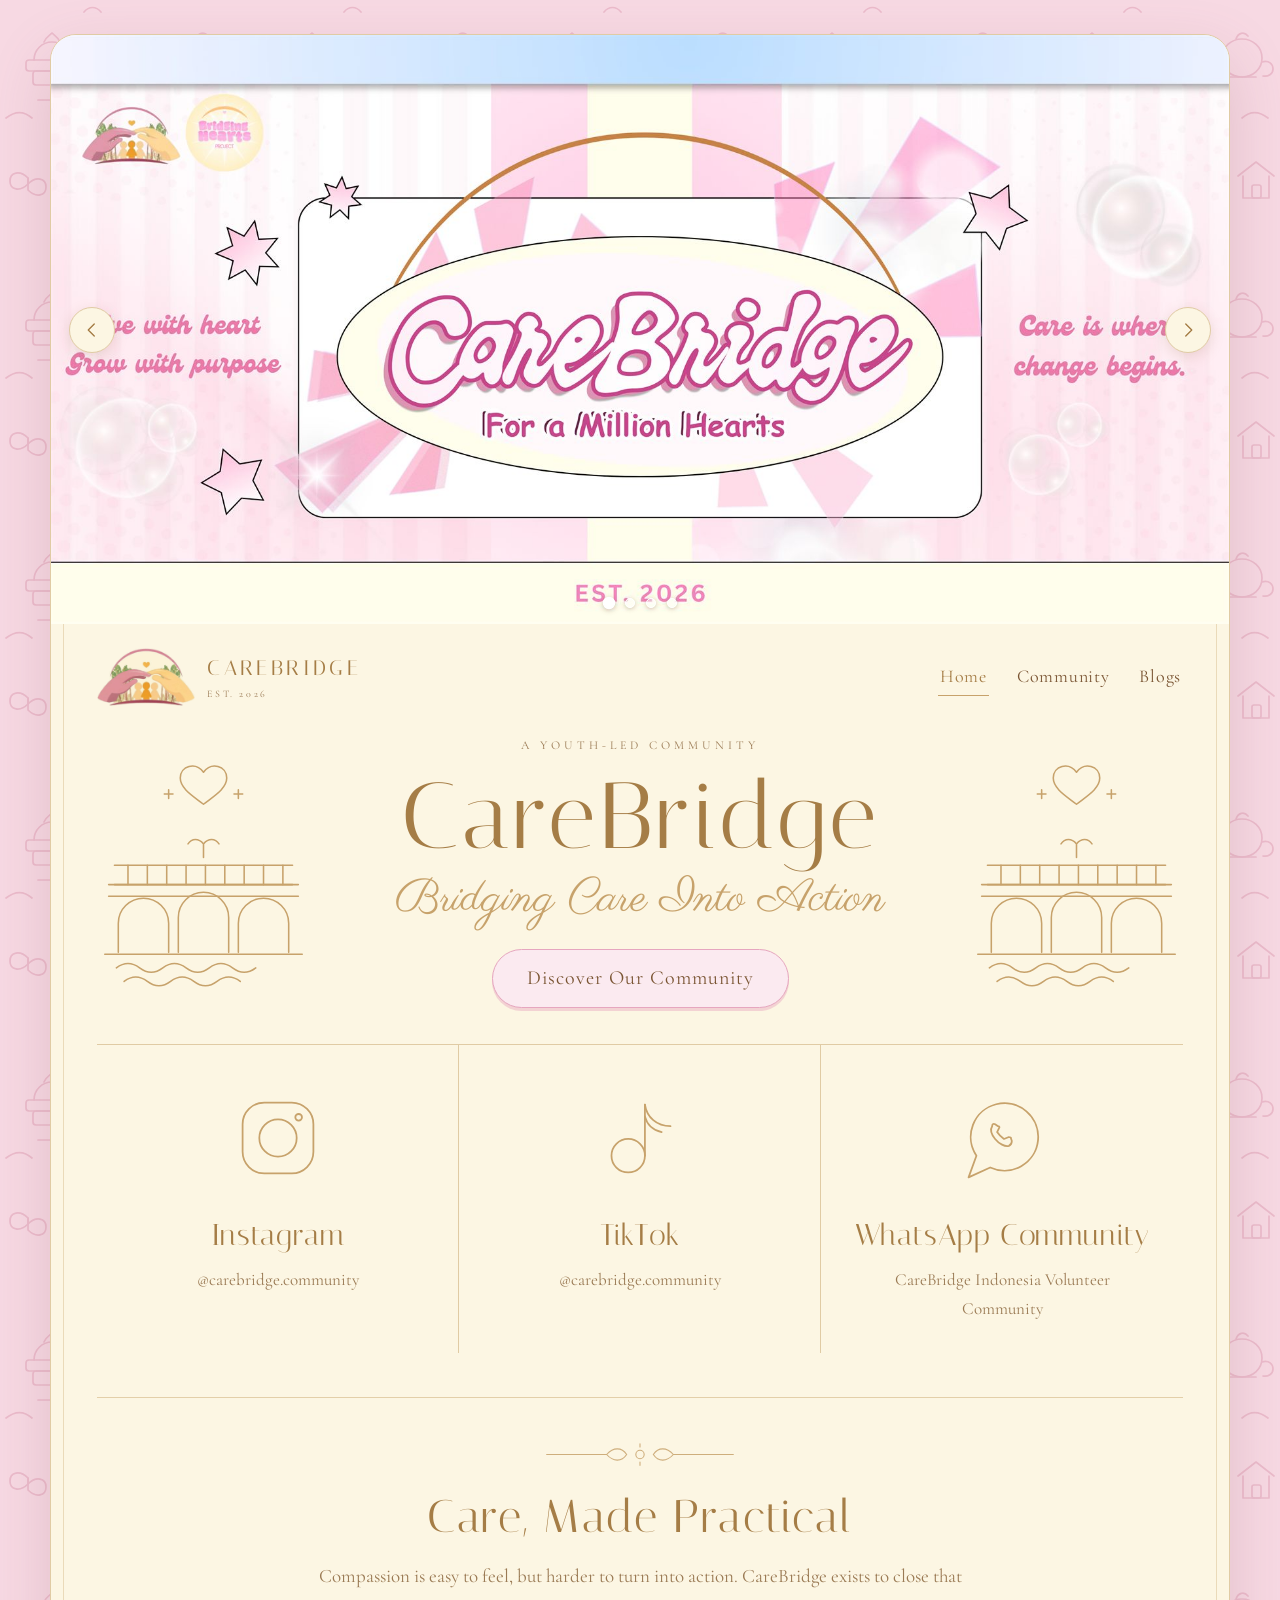
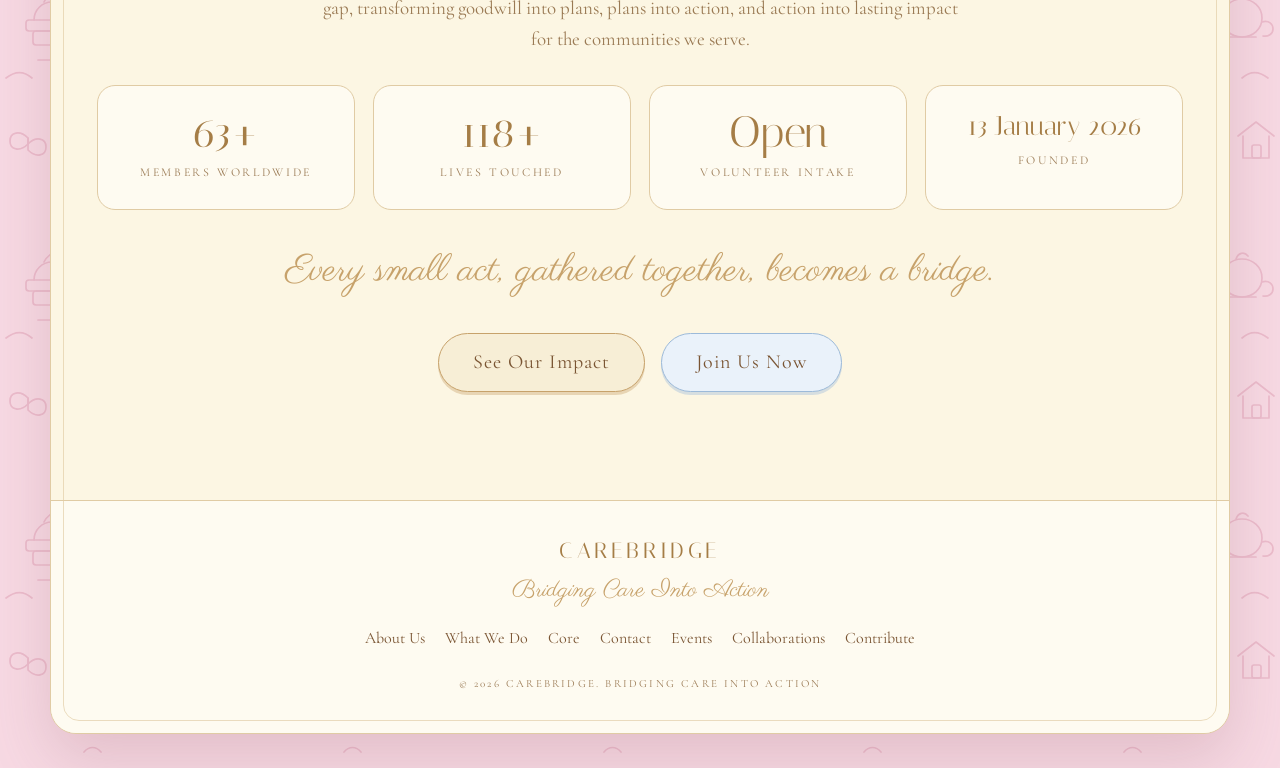
==== commit 5a091109: "Make the site findable by search engines Adds a sitemap and robots.txt, a canonical URL and Open Gra" ====
--- a/index.html
+++ b/index.html
@@ -10,6 +10,46 @@
 <link href="https://fonts.googleapis.com/css2?family=Cormorant+Garamond:ital,wght@0,400;0,500;0,600;1,400&family=Italiana&family=Parisienne&display=swap" rel="stylesheet">
 <link rel="stylesheet" href="assets/styles.css">
 <link rel="icon" href="assets/favicon.png" type="image/png">
+<link rel="canonical" href="https://carebridgeofficial.vercel.app/">
+<meta property="og:type" content="website">
+<meta property="og:site_name" content="CareBridge">
+<meta property="og:locale" content="en_ID">
+<meta property="og:title" content="CareBridge — Bridging Care Into Action">
+<meta property="og:description" content="CareBridge is a youth-led community bridging care into action — turning empathy into real, measurable good.">
+<meta property="og:url" content="https://carebridgeofficial.vercel.app/">
+<meta property="og:image" content="https://carebridgeofficial.vercel.app/assets/banner-01.jpg">
+<meta property="og:image:width" content="1800">
+<meta property="og:image:height" content="900">
+<meta name="twitter:card" content="summary_large_image">
+<meta name="twitter:title" content="CareBridge — Bridging Care Into Action">
+<meta name="twitter:description" content="CareBridge is a youth-led community bridging care into action — turning empathy into real, measurable good.">
+<meta name="twitter:image" content="https://carebridgeofficial.vercel.app/assets/banner-01.jpg">
+<meta name="robots" content="index, follow">
+<script type="application/ld+json">
+{
+  "@context": "https://schema.org",
+  "@type": "NGO",
+  "name": "CareBridge",
+  "alternateName": "CareBridge Community",
+  "url": "https://carebridgeofficial.vercel.app/",
+  "logo": "https://carebridgeofficial.vercel.app/assets/logo-mark.png",
+  "image": "https://carebridgeofficial.vercel.app/assets/banner-01.jpg",
+  "description": "CareBridge is a youth-led community in Palembang, Indonesia, bridging care into action through the Bridging Hearts Project.",
+  "slogan": "Bridging Care Into Action",
+  "foundingDate": "2026-01-13",
+  "email": "community.carebridge@gmail.com",
+  "address": {
+    "@type": "PostalAddress",
+    "addressLocality": "Palembang",
+    "addressRegion": "South Sumatra",
+    "addressCountry": "ID"
+  },
+  "sameAs": [
+    "https://www.instagram.com/carebridge.community",
+    "https://www.tiktok.com/@carebridge.community"
+  ]
+}
+</script>
 </head>
 <body>
 
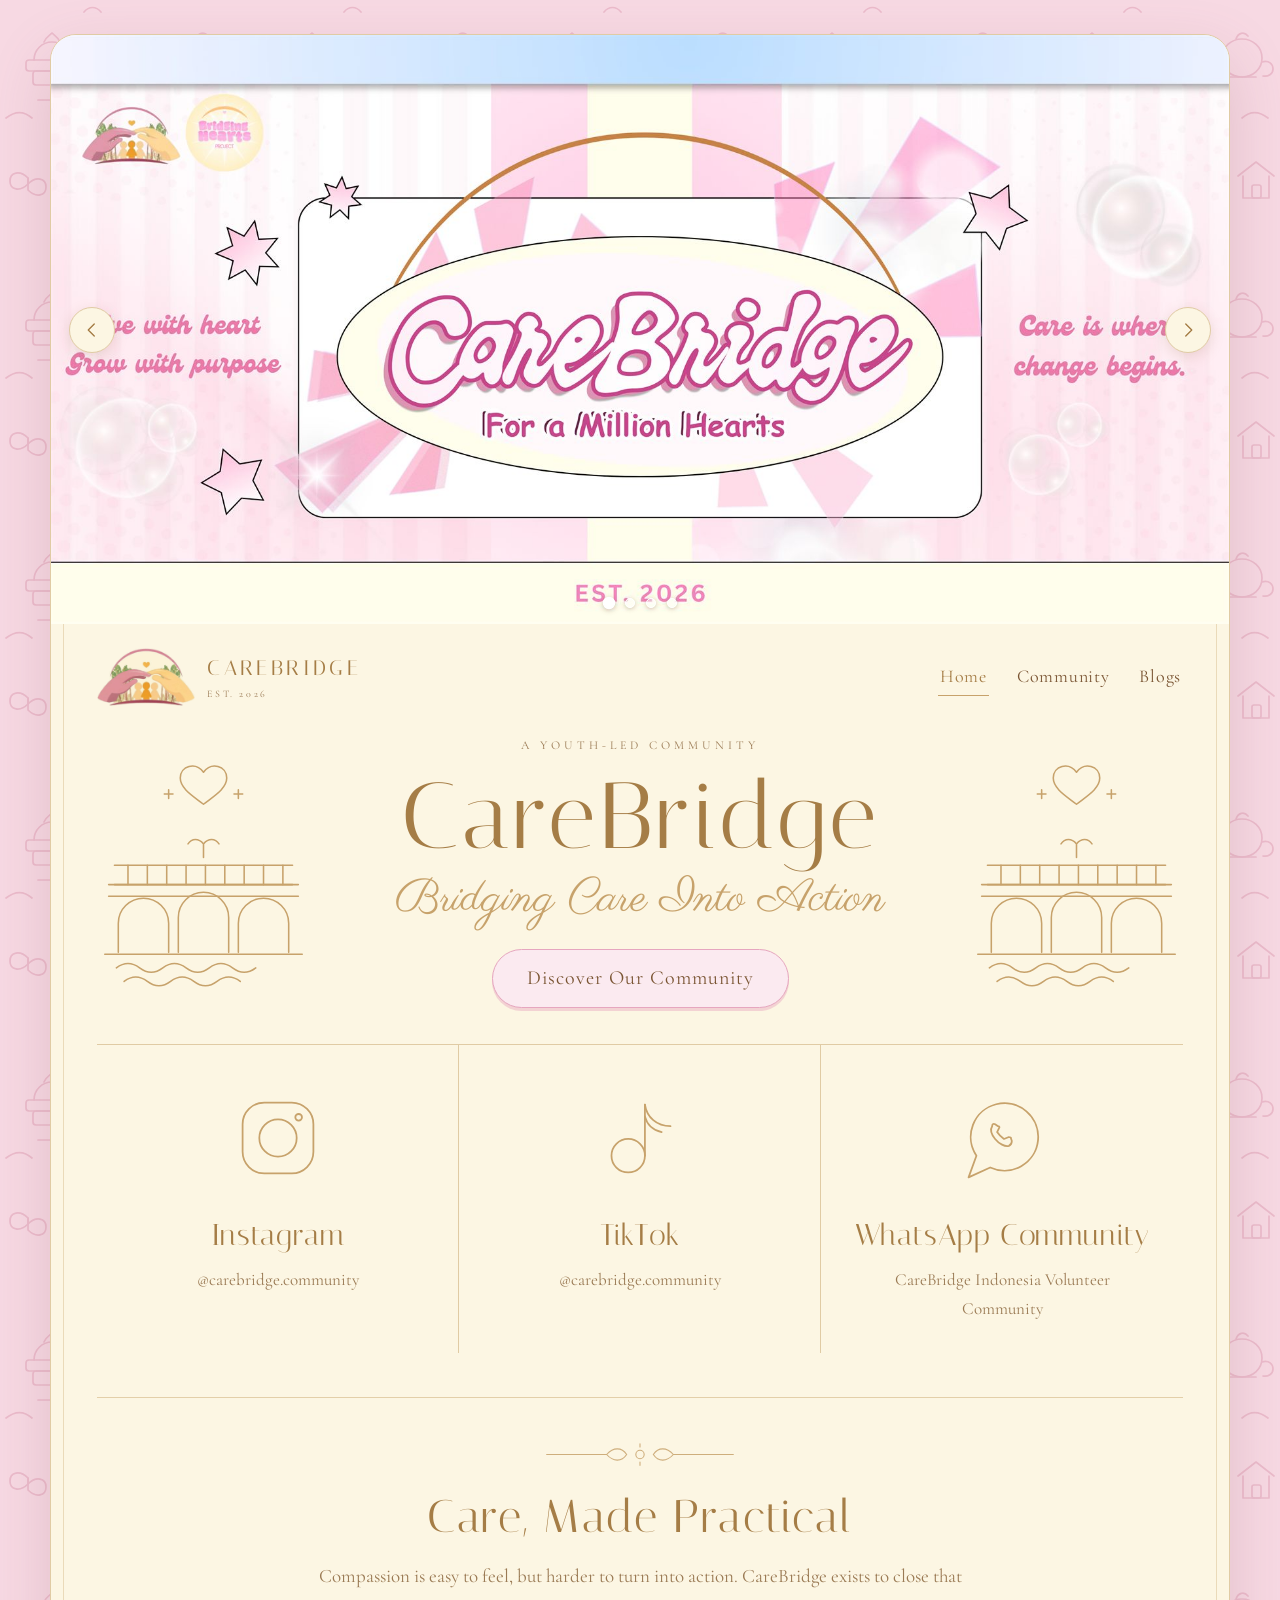
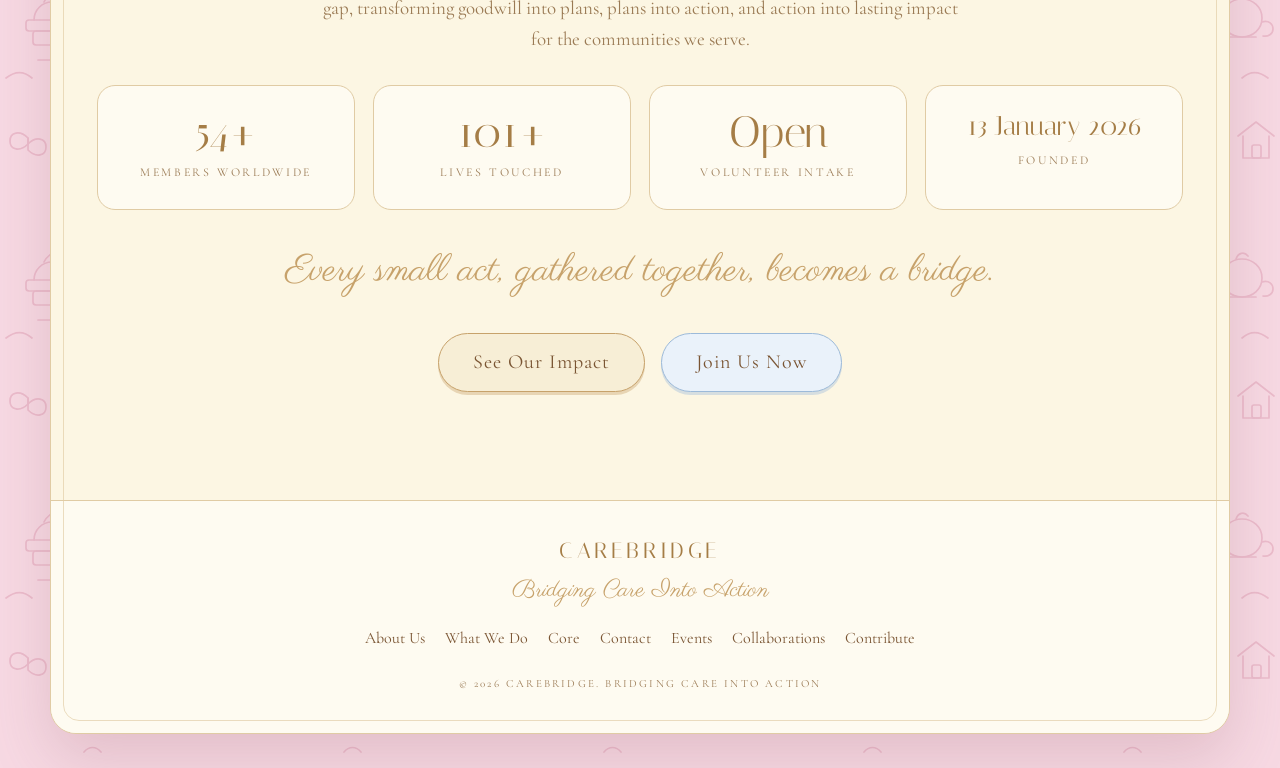
==== commit 9b7cf1be: "Add the Google Search Console verification tag Co-Authored-By: Claude Opus 5 <noreply@anthropic.com>" ====
--- a/index.html
+++ b/index.html
@@ -4,6 +4,7 @@
 <meta charset="utf-8">
 <meta name="viewport" content="width=device-width, initial-scale=1">
 <title>CareBridge — Bridging Care Into Action</title>
+<meta name="google-site-verification" content="WLFO3tSQSZe70N2YMu3eBIkZwEICOMR3Sh5a3xOXZ3Q" />
 <meta name="description" content="CareBridge is a youth-led community bridging care into action — turning empathy into real, measurable good.">
 <link rel="preconnect" href="https://fonts.googleapis.com">
 <link rel="preconnect" href="https://fonts.gstatic.com" crossorigin>
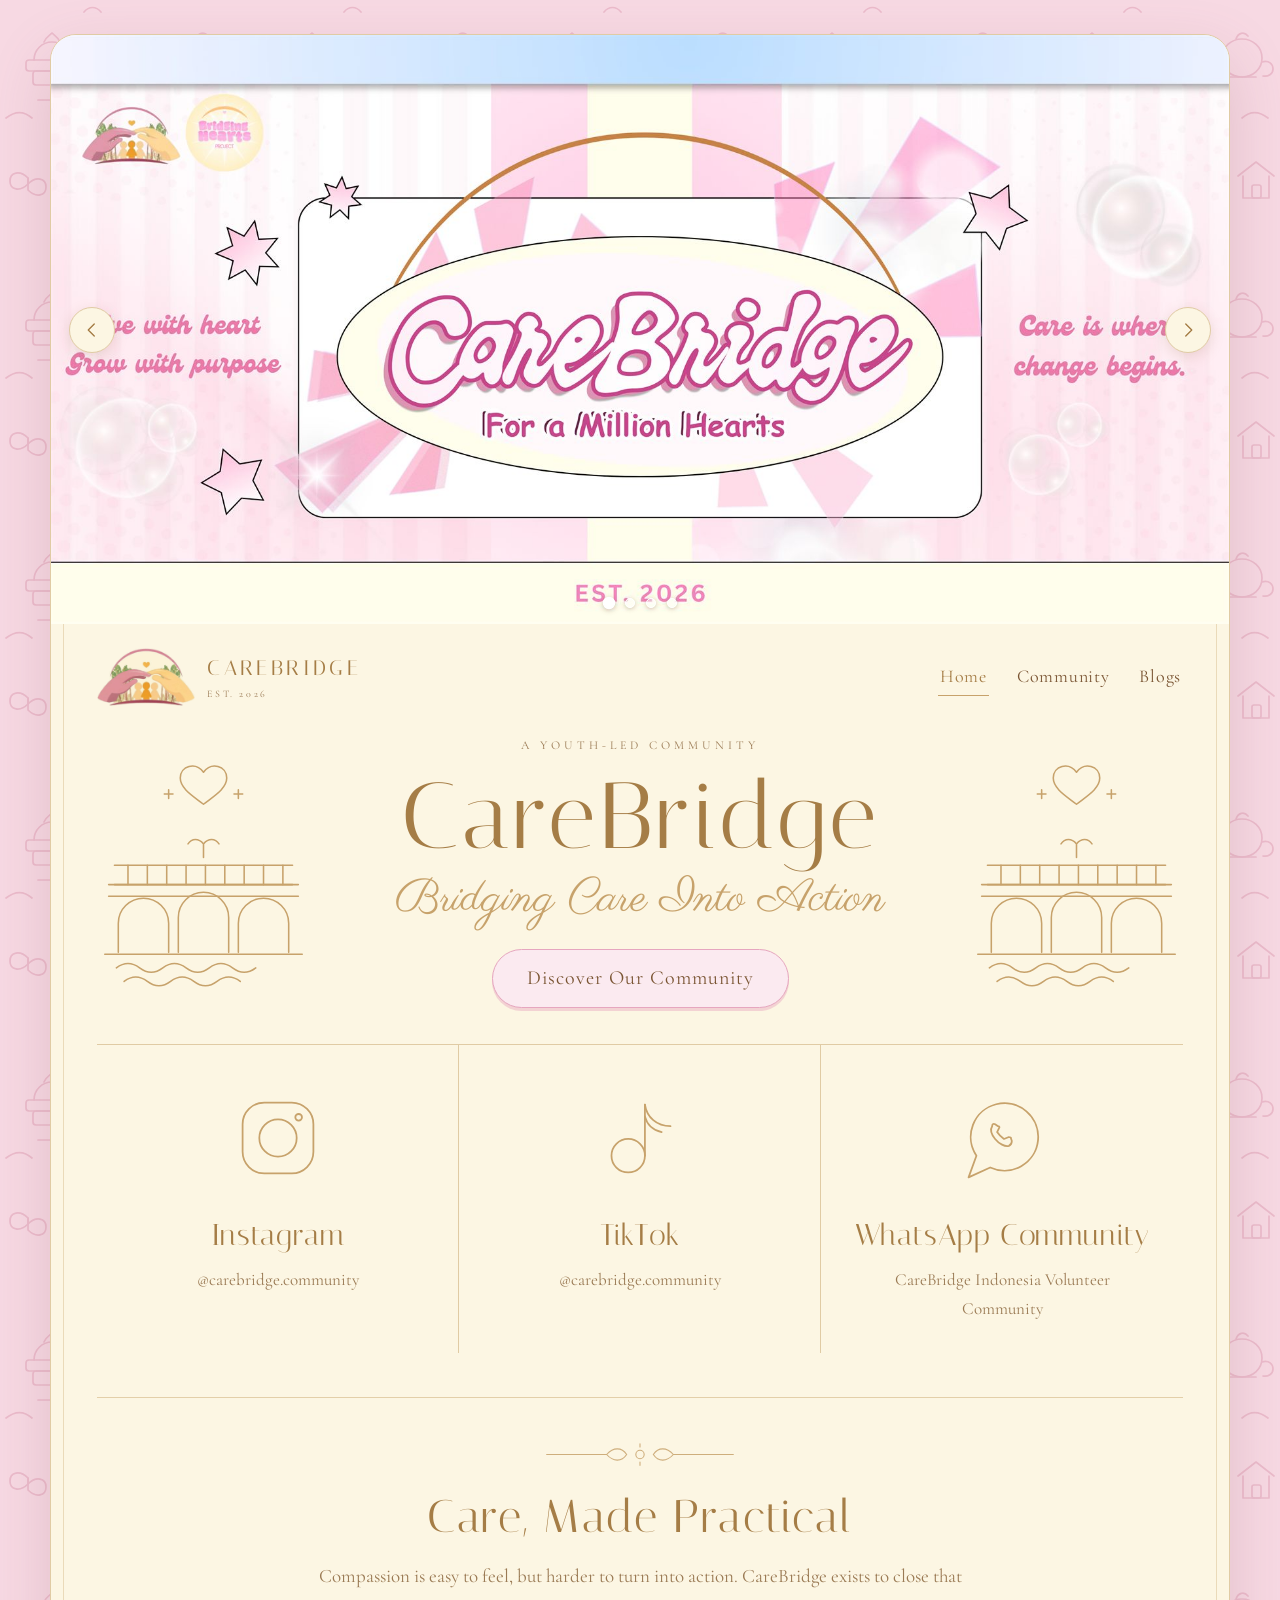
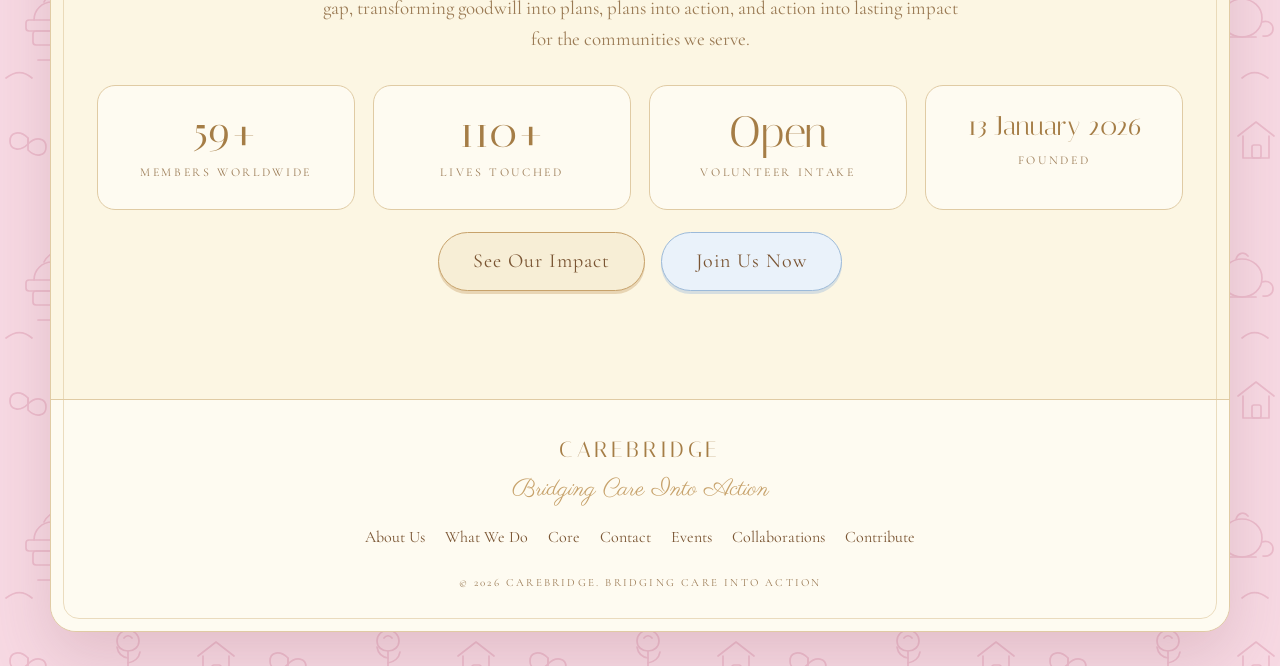
==== commit 96aa7567: "Remove the pull quote above the homepage buttons Co-Authored-By: Claude Opus 5 <noreply@anthropic.co" ====
--- a/index.html
+++ b/index.html
@@ -237,8 +237,6 @@
       <div class="stat"><b class="sm">13 January 2026</b><span>Founded</span></div>
     </div>
 
-    <p class="pull">Every small act, gathered together, becomes a bridge.</p>
-
     <div class="btn-row">
       <a class="btn gold" href="/what-we-do">See Our Impact</a>
       <a class="btn blue" href="/events">Join Us Now</a>
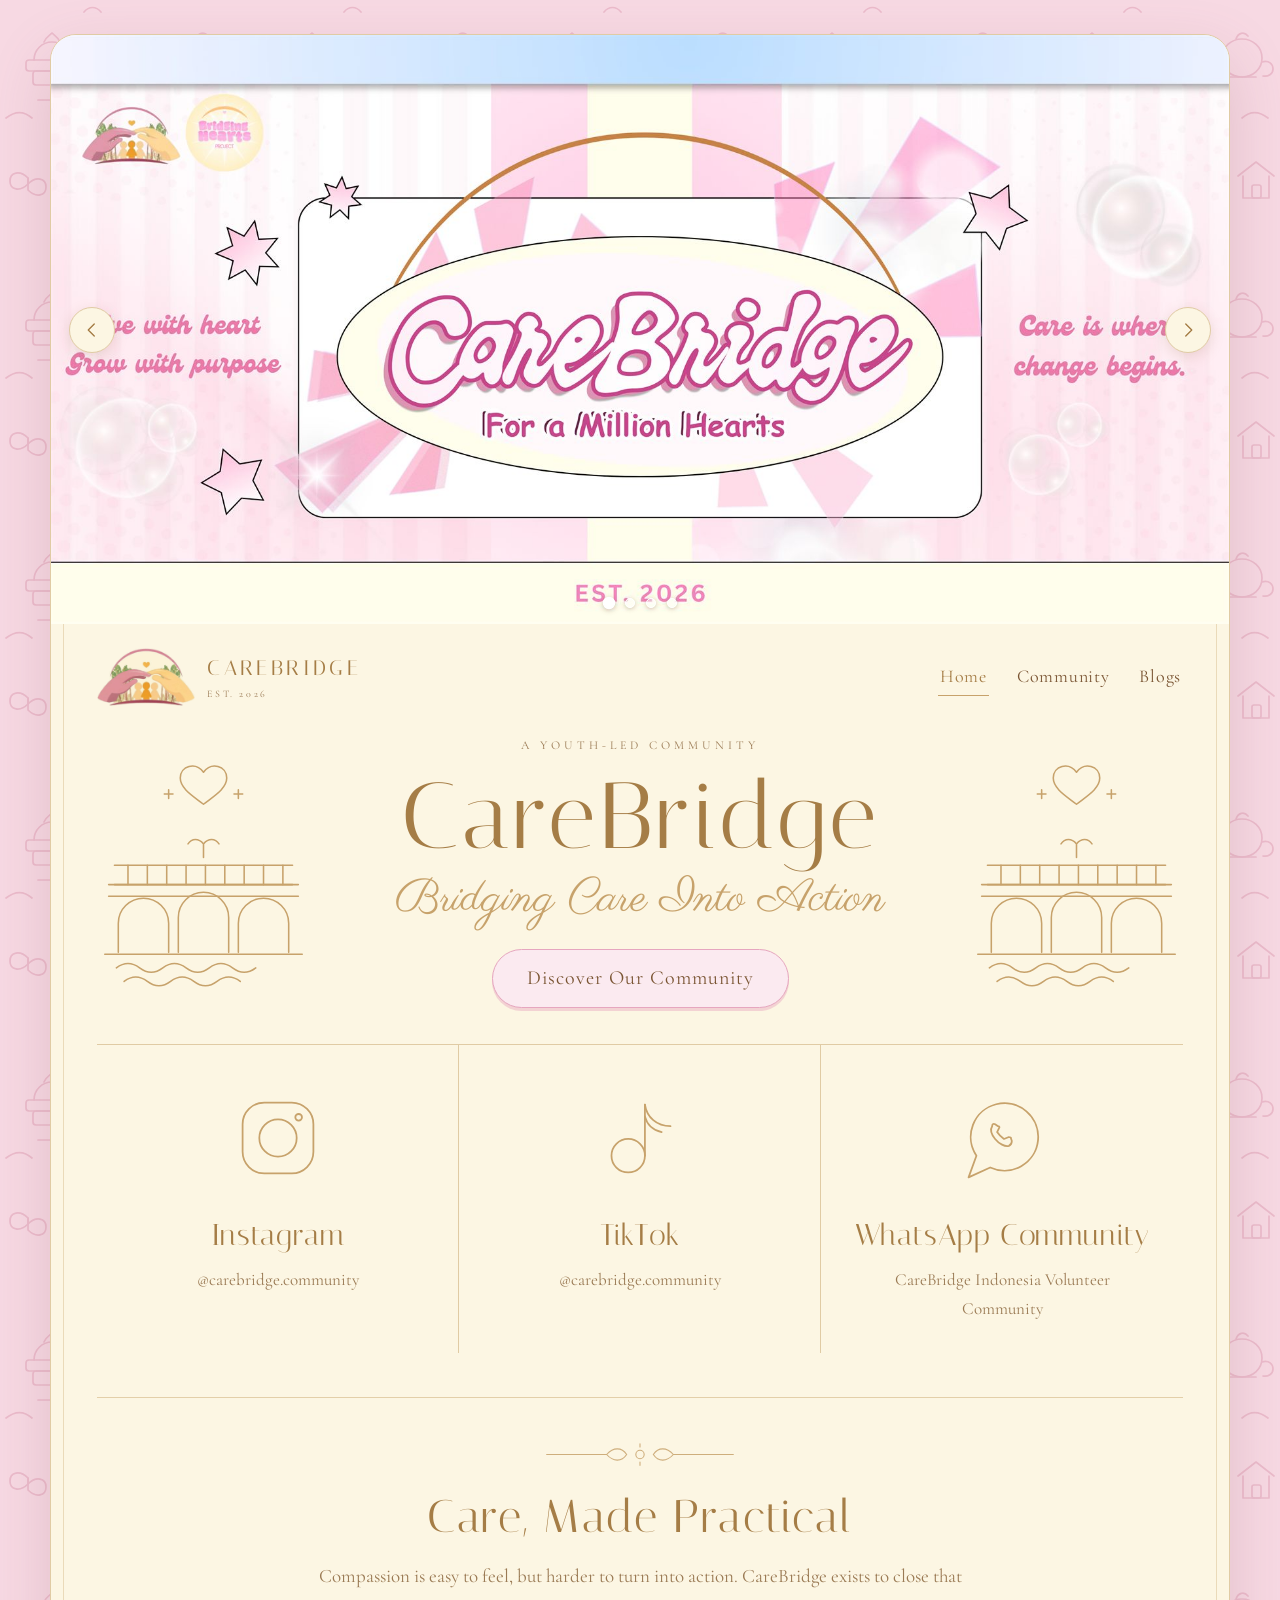
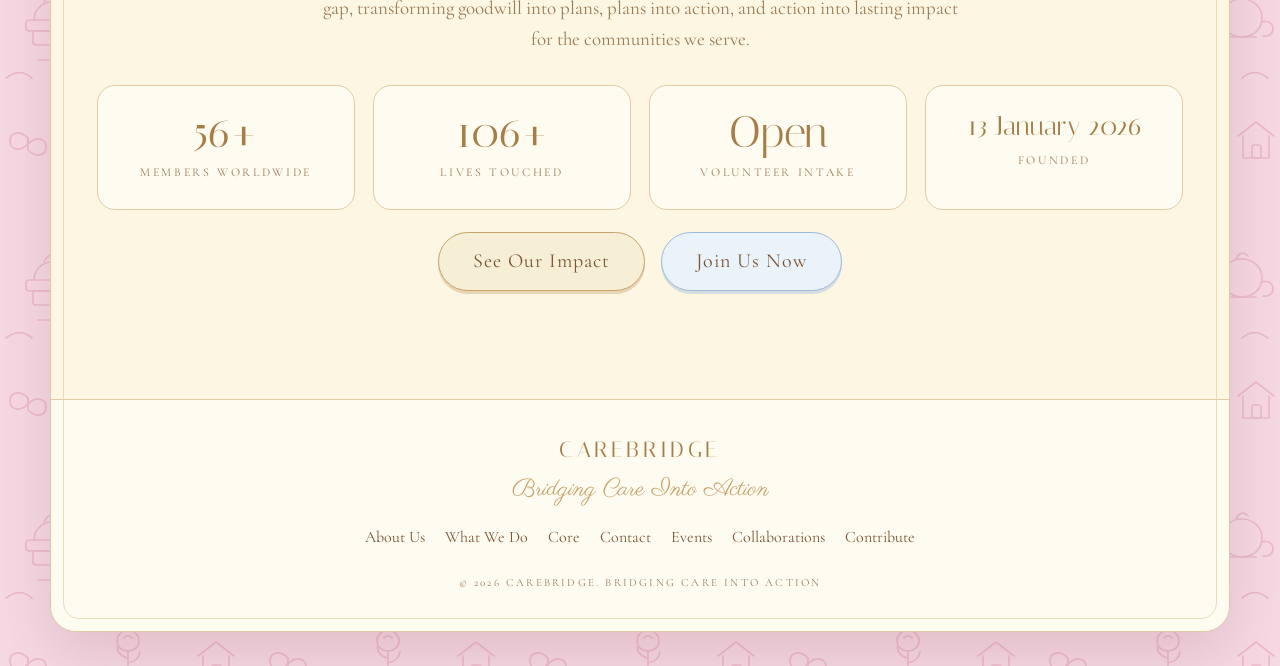
==== commit 08e6b1a4: "Show a loading screen when opening the community page "Discover Our Community" now holds a spinner f" ====
--- a/index.html
+++ b/index.html
@@ -148,7 +148,7 @@
         <h1 class="wordmark">CareBridge</h1>
         <p class="tagline">Bridging Care Into Action</p>
         <div class="btn-row">
-          <a class="btn" href="/community">Discover Our Community</a>
+          <a class="btn" href="/community" data-loading>Discover Our Community</a>
         </div>
       </div>
 
@@ -290,5 +290,6 @@
 </script>
 
 <script src="assets/ripple.js" defer></script>
+<script src="assets/transition.js" defer></script>
 </body>
 </html>
--- a/assets/styles.css
+++ b/assets/styles.css
@@ -116,6 +116,37 @@
 @media (prefers-reduced-motion: reduce){
   .load-spin{ animation:none; }
   .load-bar span{ animation:none; width:100%; }
+}
+
+/* ---------- Between-page loading screen ---------- */
+.route-loader{
+  position:fixed; inset:0; z-index:1000;
+  display:flex; flex-direction:column; align-items:center; justify-content:center;
+  background-color:#F7D9E3;
+  background-image:url("pattern.svg");
+  background-size:260px 260px;
+  opacity:0; transition:opacity .25s ease;
+}
+.route-loader.on{ opacity:1; }
+.spinner{ position:relative; width:104px; height:104px; }
+.spinner i{
+  position:absolute; left:50%; top:50%;
+  width:10px; height:27px; margin:-46px 0 0 -5px;
+  border-radius:6px; background:var(--gold-deep);
+  transform-origin:50% 46px;
+  animation:spinFade 1.2s linear infinite;
+}
+@keyframes spinFade{
+  0%{   opacity:1; }
+  100%{ opacity:.12; }
+}
+.route-word{
+  margin-top:30px;
+  font-size:13px; letter-spacing:.42em; text-transform:uppercase;
+  color:var(--ink-2);
+}
+@media (prefers-reduced-motion: reduce){
+  .spinner i{ animation:none; opacity:.55; }
 }
 
 /* ---------- Page shell (the cream "screen") ---------- */
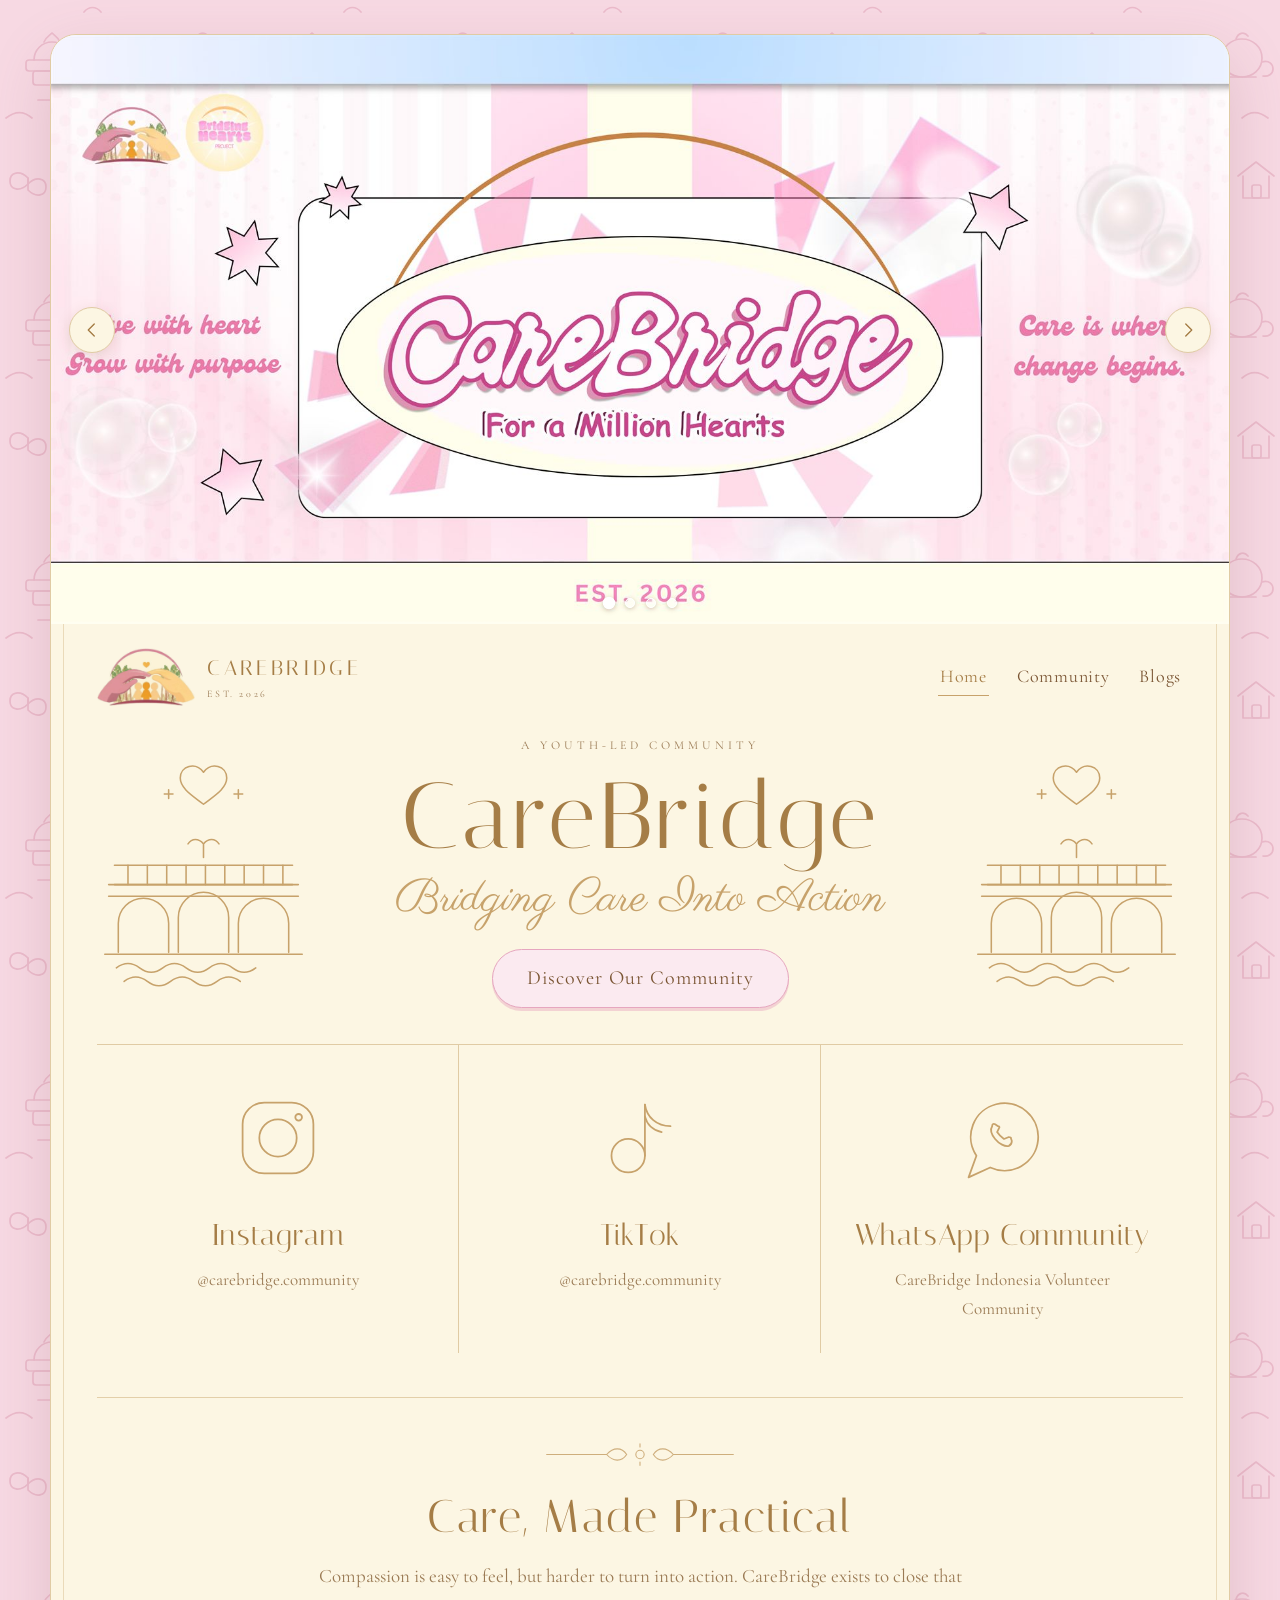
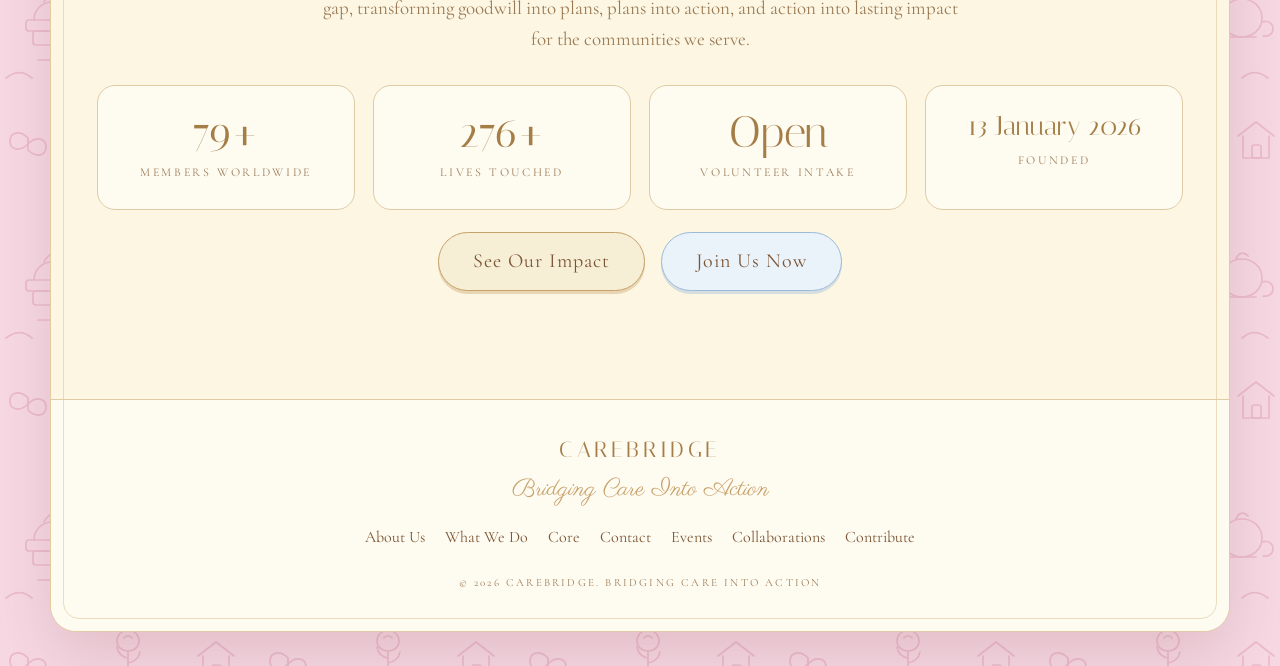
==== commit 0fbf0b1a: "Add the latest projects, initiatives and partners What We Do: Bridging Hearts Project #4 at Panti As" ====
--- a/index.html
+++ b/index.html
@@ -231,8 +231,8 @@
     </section>
 
     <div class="stats">
-      <div class="stat"><b data-count="80" data-suffix="+">80+</b><span>Members Worldwide</span></div>
-      <div class="stat"><b data-count="150" data-suffix="+">150+</b><span>Lives Touched</span></div>
+      <div class="stat"><b data-count="100" data-suffix="+">100+</b><span>Members Worldwide</span></div>
+      <div class="stat"><b data-count="350" data-suffix="+">350+</b><span>Lives Touched</span></div>
       <div class="stat"><b>Open</b><span>Volunteer Intake</span></div>
       <div class="stat"><b class="sm">13 January 2026</b><span>Founded</span></div>
     </div>
--- a/assets/styles.css
+++ b/assets/styles.css
@@ -441,6 +441,9 @@
   border-radius:20px; overflow:hidden;
   display:flex; flex-direction:column;
 }
+/* .fit is for artwork that must not be cropped — a poster, say — so it
+   sits whole on a cream ground instead of filling the frame. */
+.arch img.fit{ object-fit:contain; background:var(--cream-3); }
 .arch img{
   width:100%; aspect-ratio:16/10; object-fit:cover; display:block;
   border-bottom:1px solid var(--gold-soft);
